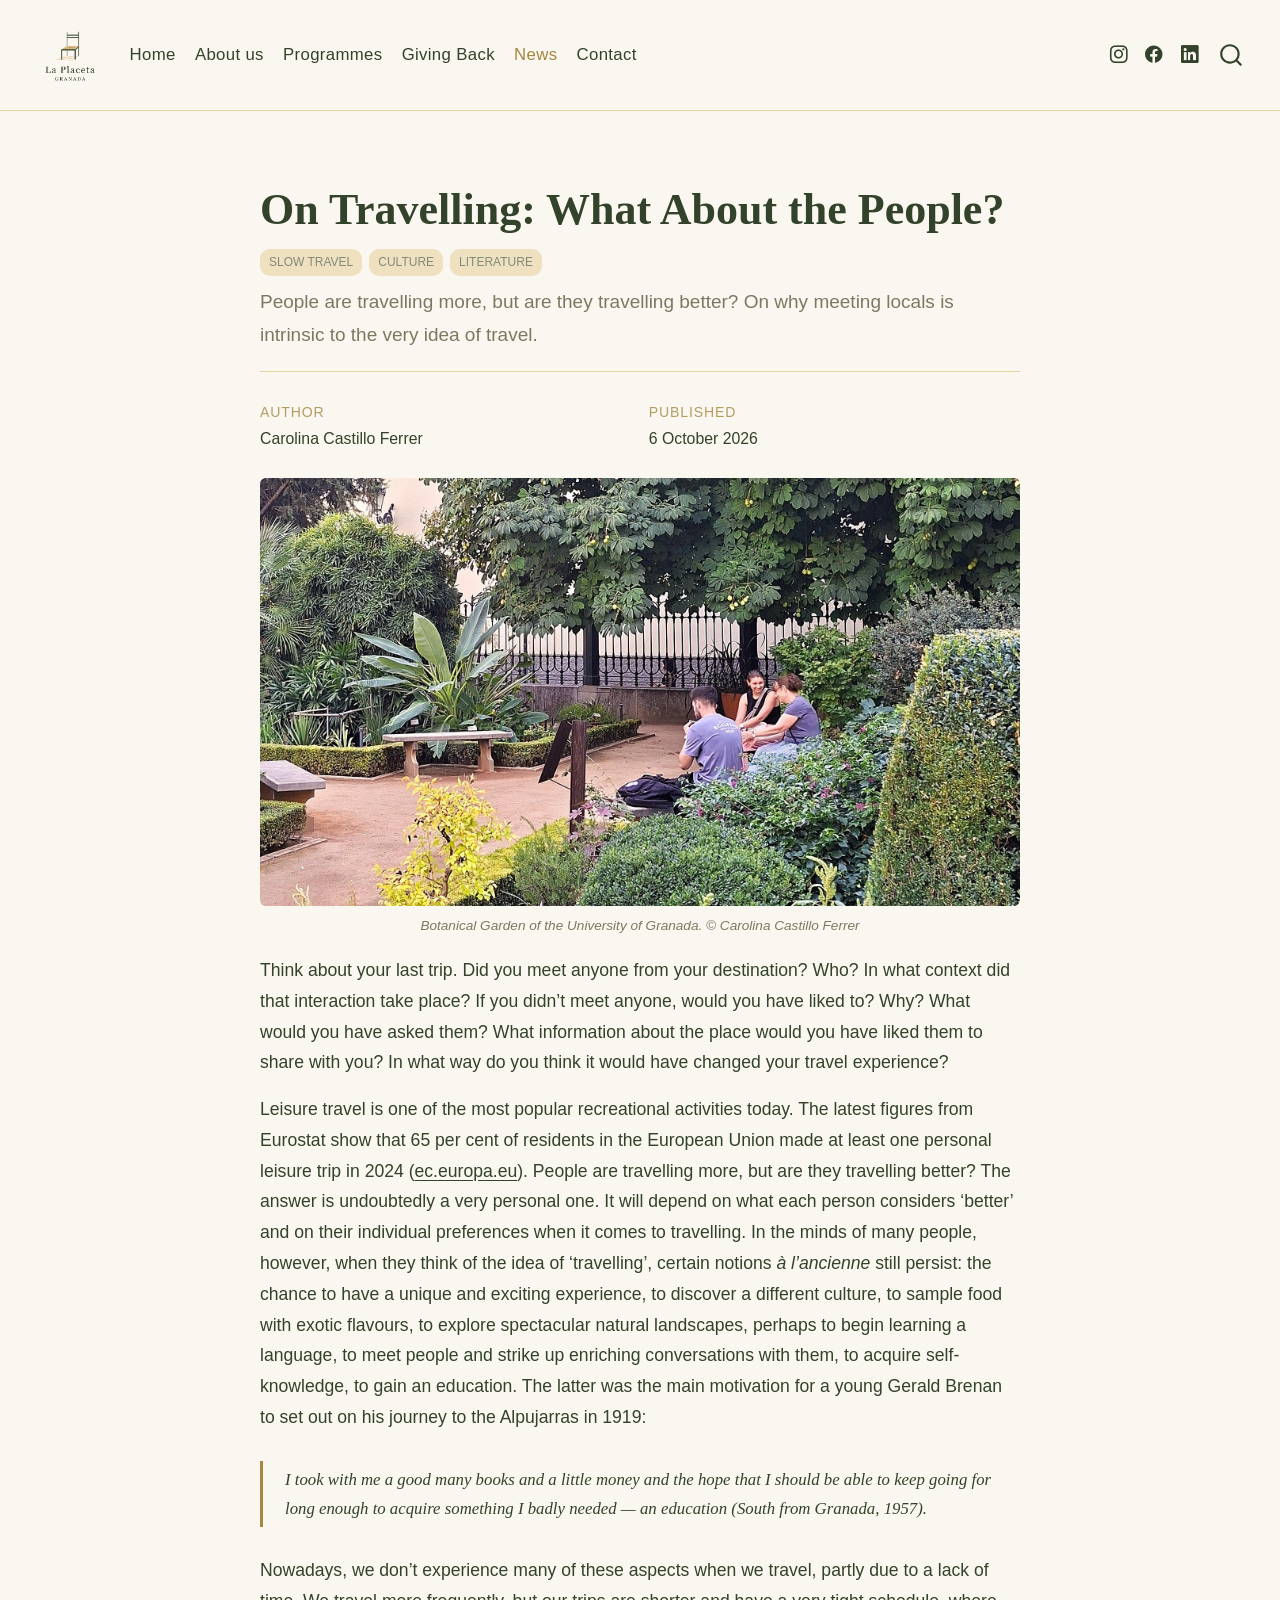
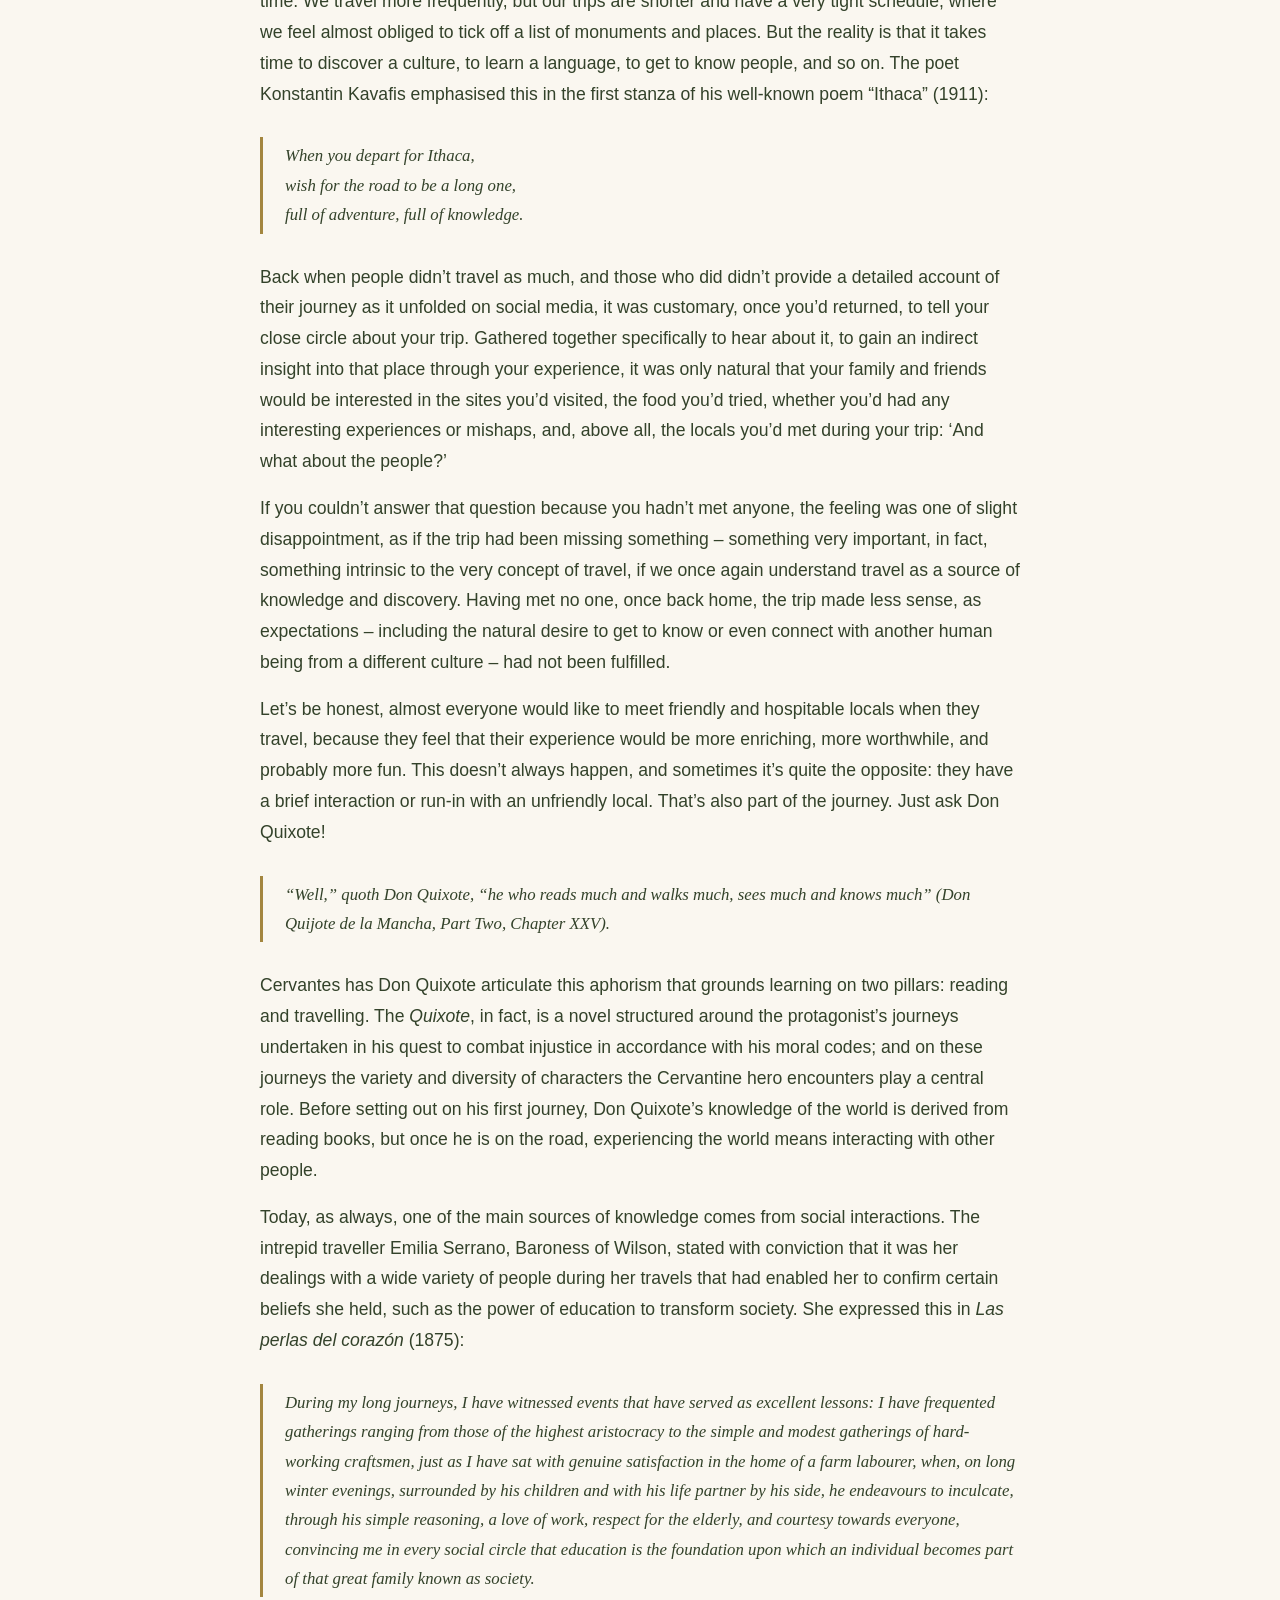
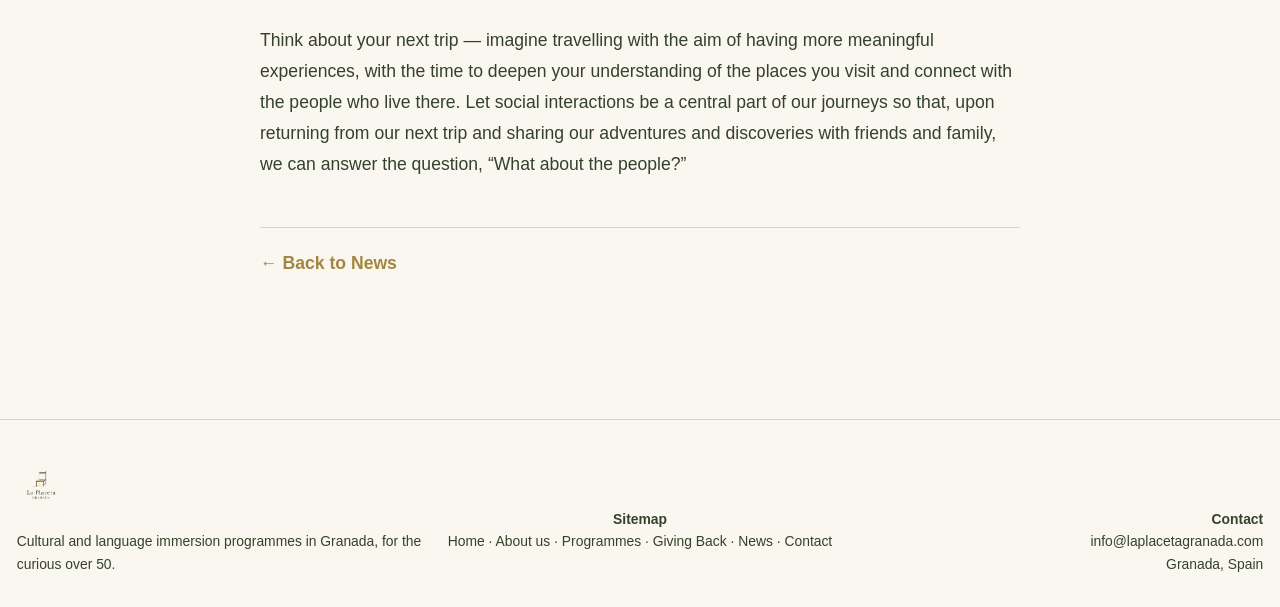
==== docs/posts/2026-10-06-what-about-the-people/index.html @ ce746a75 "blog added" ====
<!DOCTYPE html>
<html xmlns="http://www.w3.org/1999/xhtml" lang="en" xml:lang="en"><head>

<meta charset="utf-8">
<meta name="generator" content="quarto-1.10.18">

<meta name="viewport" content="width=device-width, initial-scale=1.0, user-scalable=yes">

<meta name="author" content="Carolina Castillo Ferrer">
<meta name="dcterms.date" content="2026-10-06">
<meta name="description" content="People are travelling more, but are they travelling better? On why meeting locals is intrinsic to the very idea of travel.">

<title>On Travelling: What About the People? – La Placeta Granada</title>
<style>
/* Default styles provided by pandoc.
** See https://pandoc.org/MANUAL.html#variables-for-html for config info.
*/
span.smallcaps{font-variant: small-caps;}
div.columns{display: flex; gap: 1.5em;}
div.column{flex: auto;}
@media screen {
div.columns{gap: min(4vw, 1.5em);}
div.column{overflow-x: auto;}
}
div.hanging-indent{margin-left: 1.5em; text-indent: -1.5em;}
ul.task-list{list-style: none;}
ul.task-list li input[type="checkbox"] {
  width: 0.8em;
  margin: 0 0.8em 0.2em -1em; /* quarto-specific, see https://github.com/quarto-dev/quarto-cli/issues/4556 */ 
  vertical-align: middle;
}
</style>


<script src="../../site_libs/quarto-nav/quarto-nav.js"></script>
<script src="../../site_libs/clipboard/clipboard.min.js"></script>
<script src="../../site_libs/quarto-search/autocomplete.umd.js"></script>
<script src="../../site_libs/quarto-search/fuse.min.js"></script>
<script src="../../site_libs/quarto-search/quarto-search.js"></script>
<meta name="quarto:offset" content="../../">
<script src="../../site_libs/quarto-html/quarto.js" type="module"></script>
<script src="../../site_libs/quarto-html/tabsets/tabsets.js" type="module"></script>
<script src="../../site_libs/quarto-html/popper.min.js"></script>
<script src="../../site_libs/quarto-html/tippy.umd.min.js"></script>
<script src="../../site_libs/quarto-html/anchor.min.js"></script>
<link href="../../site_libs/quarto-html/tippy.css" rel="stylesheet">
<link href="../../site_libs/quarto-html/quarto-syntax-highlighting-64a204ab8560d761af7679ceaba22944.css" rel="stylesheet" id="quarto-text-highlighting-styles">
<script src="../../site_libs/bootstrap/bootstrap.min.js"></script>
<link href="../../site_libs/bootstrap/bootstrap-icons.css" rel="stylesheet">
<link href="../../site_libs/bootstrap/bootstrap-3b8a17e0075c7671458ac0bf03225e95.min.css" rel="stylesheet" append-hash="true" id="quarto-bootstrap" data-mode="light">
<script id="quarto-search-options" type="application/json">{
  "location": "navbar",
  "copy-button": false,
  "collapse-after": 3,
  "panel-placement": "end",
  "type": "overlay",
  "limit": 50,
  "keyboard-shortcut": [
    "f",
    "/",
    "s"
  ],
  "show-item-context": false,
  "language": {
    "search-no-results-text": "No results",
    "search-matching-documents-text": "matching documents",
    "search-copy-link-title": "Copy link to search",
    "search-hide-matches-text": "Hide additional matches",
    "search-more-match-text": "more match in this document",
    "search-more-matches-text": "more matches in this document",
    "search-clear-button-title": "Clear",
    "search-text-placeholder": "",
    "search-detached-cancel-button-title": "Cancel",
    "search-submit-button-title": "Submit",
    "search-label": "Search"
  }
}</script>


<link rel="stylesheet" href="../../theme/custom.css">
<link rel="stylesheet" href="../../theme/news.css">
</head>

<body class="nav-fixed blog-post fullcontent quarto-light">

<div id="quarto-search-results"></div>
  <header id="quarto-header" class="headroom fixed-top">
    <nav class="navbar navbar-expand-lg " data-bs-theme="dark">
      <div class="navbar-container container-fluid">
      <div class="navbar-brand-container mx-auto">
    <a href="../../index.html" class="navbar-brand navbar-brand-logo">
    <img src="../../images/brand/logo.png" alt="La Placeta Granada" class="navbar-logo light-content">
    <img src="../../images/brand/logo.png" alt="La Placeta Granada" class="navbar-logo dark-content">
    </a>
  </div>
            <div id="quarto-search" class="" title="Search"></div>
          <button class="navbar-toggler" type="button" data-bs-toggle="collapse" data-bs-target="#navbarCollapse" aria-controls="navbarCollapse" role="menu" aria-expanded="false" aria-label="Toggle navigation" onclick="if (window.quartoToggleHeadroom) { window.quartoToggleHeadroom(); }">
  <span class="navbar-toggler-icon"></span>
</button>
          <div class="collapse navbar-collapse" id="navbarCollapse">
            <ul class="navbar-nav navbar-nav-scroll me-auto">
  <li class="nav-item">
    <a class="nav-link" href="../../index.html"> 
<span class="menu-text">Home</span></a>
  </li>  
  <li class="nav-item">
    <a class="nav-link" href="../../about-us.html"> 
<span class="menu-text">About us</span></a>
  </li>  
  <li class="nav-item">
    <a class="nav-link" href="../../programmes.html"> 
<span class="menu-text">Programmes</span></a>
  </li>  
  <li class="nav-item">
    <a class="nav-link" href="../../giving-back.html"> 
<span class="menu-text">Giving Back</span></a>
  </li>  
  <li class="nav-item">
    <a class="nav-link" href="../../news.html"> 
<span class="menu-text">News</span></a>
  </li>  
  <li class="nav-item">
    <a class="nav-link" href="../../contact.html"> 
<span class="menu-text">Contact</span></a>
  </li>  
</ul>
            <ul class="navbar-nav navbar-nav-scroll ms-auto">
  <li class="nav-item compact">
    <a class="nav-link" href="https://instagram.com/laplacetagranada"> <i class="bi bi-instagram" role="img" aria-label="Instagram">
</i> 
<span class="menu-text"></span></a>
  </li>  
  <li class="nav-item compact">
    <a class="nav-link" href="https://www.facebook.com/share/19Ra23UsVJ/"> <i class="bi bi-facebook" role="img" aria-label="Facebook">
</i> 
<span class="menu-text"></span></a>
  </li>  
  <li class="nav-item compact">
    <a class="nav-link" href="https://www.linkedin.com/company/la-placeta-granada/"> <i class="bi bi-linkedin" role="img" aria-label="LinkedIn">
</i> 
<span class="menu-text"></span></a>
  </li>  
</ul>
          </div> <!-- /navcollapse -->
            <div class="quarto-navbar-tools">
</div>
      </div> <!-- /container-fluid -->
    </nav>
</header>
<!-- content -->
<div id="quarto-content" class="quarto-container page-columns page-rows-contents page-layout-article page-navbar">
<!-- sidebar -->
<!-- margin-sidebar -->
    
<!-- main -->
<main class="content" id="quarto-document-content">

<header id="title-block-header" class="quarto-title-block default">
<div class="quarto-title">
<h1 class="title">On Travelling: What About the People?</h1>
  <div class="quarto-categories">
    <div class="quarto-category">Slow travel</div>
    <div class="quarto-category">Culture</div>
    <div class="quarto-category">Literature</div>
  </div>
  </div>

<div>
  <div class="description">
    People are travelling more, but are they travelling better? On why meeting locals is intrinsic to the very idea of travel.
  </div>
</div>


<div class="quarto-title-meta">

    <div>
    <div class="quarto-title-meta-heading">Author</div>
    <div class="quarto-title-meta-contents">
             <p>Carolina Castillo Ferrer </p>
          </div>
  </div>
    
    <div>
    <div class="quarto-title-meta-heading">Published</div>
    <div class="quarto-title-meta-contents">
      <p class="date">6 October 2026</p>
    </div>
  </div>
  
    
  </div>
  


</header>


<div class="quarto-figure quarto-figure-center">
<figure class="figure">
<p><img src="cover.jpg" class="post-cover img-fluid figure-img"></p>
<figcaption>Botanical Garden of the University of Granada. © Carolina Castillo Ferrer</figcaption>
</figure>
</div>
<p>Think about your last trip. Did you meet anyone from your destination? Who? In what context did that interaction take place? If you didn’t meet anyone, would you have liked to? Why? What would you have asked them? What information about the place would you have liked them to share with you? In what way do you think it would have changed your travel experience?</p>
<p>Leisure travel is one of the most popular recreational activities today. The latest figures from Eurostat show that 65 per cent of residents in the European Union made at least one personal leisure trip in 2024 (<a href="https://ec.europa.eu">ec.europa.eu</a>). People are travelling more, but are they travelling better? The answer is undoubtedly a very personal one. It will depend on what each person considers ‘better’ and on their individual preferences when it comes to travelling. In the minds of many people, however, when they think of the idea of ‘travelling’, certain notions <em>à l’ancienne</em> still persist: the chance to have a unique and exciting experience, to discover a different culture, to sample food with exotic flavours, to explore spectacular natural landscapes, perhaps to begin learning a language, to meet people and strike up enriching conversations with them, to acquire self-knowledge, to gain an education. The latter was the main motivation for a young Gerald Brenan to set out on his journey to the Alpujarras in 1919:</p>
<blockquote class="blockquote">
<p>I took with me a good many books and a little money and the hope that I should be able to keep going for long enough to acquire something I badly needed — an education (<em>South from Granada</em>, 1957).</p>
</blockquote>
<p>Nowadays, we don’t experience many of these aspects when we travel, partly due to a lack of time. We travel more frequently, but our trips are shorter and have a very tight schedule, where we feel almost obliged to tick off a list of monuments and places. But the reality is that it takes time to discover a culture, to learn a language, to get to know people, and so on. The poet Konstantin Kavafis emphasised this in the first stanza of his well-known poem “Ithaca” (1911):</p>
<blockquote class="blockquote">
<p>When you depart for Ithaca,<br>
wish for the road to be a long one,<br>
full of adventure, full of knowledge.</p>
</blockquote>
<p>Back when people didn’t travel as much, and those who did didn’t provide a detailed account of their journey as it unfolded on social media, it was customary, once you’d returned, to tell your close circle about your trip. Gathered together specifically to hear about it, to gain an indirect insight into that place through your experience, it was only natural that your family and friends would be interested in the sites you’d visited, the food you’d tried, whether you’d had any interesting experiences or mishaps, and, above all, the locals you’d met during your trip: ‘And what about the people?’</p>
<p>If you couldn’t answer that question because you hadn’t met anyone, the feeling was one of slight disappointment, as if the trip had been missing something – something very important, in fact, something intrinsic to the very concept of travel, if we once again understand travel as a source of knowledge and discovery. Having met no one, once back home, the trip made less sense, as expectations – including the natural desire to get to know or even connect with another human being from a different culture – had not been fulfilled.</p>
<p>Let’s be honest, almost everyone would like to meet friendly and hospitable locals when they travel, because they feel that their experience would be more enriching, more worthwhile, and probably more fun. This doesn’t always happen, and sometimes it’s quite the opposite: they have a brief interaction or run-in with an unfriendly local. That’s also part of the journey. Just ask Don Quixote!</p>
<blockquote class="blockquote">
<p>“Well,” quoth Don Quixote, “he who reads much and walks much, sees much and knows much” (<em>Don Quijote de la Mancha</em>, Part Two, Chapter XXV).</p>
</blockquote>
<p>Cervantes has Don Quixote articulate this aphorism that grounds learning on two pillars: reading and travelling. The <em>Quixote</em>, in fact, is a novel structured around the protagonist’s journeys undertaken in his quest to combat injustice in accordance with his moral codes; and on these journeys the variety and diversity of characters the Cervantine hero encounters play a central role. Before setting out on his first journey, Don Quixote’s knowledge of the world is derived from reading books, but once he is on the road, experiencing the world means interacting with other people.</p>
<p>Today, as always, one of the main sources of knowledge comes from social interactions. The intrepid traveller Emilia Serrano, Baroness of Wilson, stated with conviction that it was her dealings with a wide variety of people during her travels that had enabled her to confirm certain beliefs she held, such as the power of education to transform society. She expressed this in <em>Las perlas del corazón</em> (1875):</p>
<blockquote class="blockquote">
<p>During my long journeys, I have witnessed events that have served as excellent lessons: I have frequented gatherings ranging from those of the highest aristocracy to the simple and modest gatherings of hard-working craftsmen, just as I have sat with genuine satisfaction in the home of a farm labourer, when, on long winter evenings, surrounded by his children and with his life partner by his side, he endeavours to inculcate, through his simple reasoning, a love of work, respect for the elderly, and courtesy towards everyone, convincing me in every social circle that education is the foundation upon which an individual becomes part of that great family known as society.</p>
</blockquote>
<p>Think about your next trip — imagine travelling with the aim of having more meaningful experiences, with the time to deepen your understanding of the places you visit and connect with the people who live there. Let social interactions be a central part of our journeys so that, upon returning from our next trip and sharing our adventures and discoveries with friends and family, we can answer the question, “What about the people?”</p>
<div class="post-back">
<p><a href="../../news.html">← Back to News</a></p>
</div>



</main> <!-- /main -->
<script id="quarto-html-after-body" type="application/javascript">
  window.document.addEventListener("DOMContentLoaded", function (event) {
    const icon = "";
    const anchorJS = new window.AnchorJS();
    anchorJS.options = {
      placement: 'right',
      icon: icon
    };
    anchorJS.add('.anchored');
    const isCodeAnnotation = (el) => {
      for (const clz of el.classList) {
        if (clz.startsWith('code-annotation-')) {                     
          return true;
        }
      }
      return false;
    }
    const onCopySuccess = function(e) {
      // button target
      const button = e.trigger;
      // don't keep focus
      button.blur();
      // flash "checked"
      button.classList.add('code-copy-button-checked');
      var currentTitle = button.getAttribute("title");
      button.setAttribute("title", "Copied!");
      let tooltip;
      if (window.bootstrap) {
        button.setAttribute("data-bs-toggle", "tooltip");
        button.setAttribute("data-bs-placement", "left");
        button.setAttribute("data-bs-title", "Copied!");
        tooltip = new bootstrap.Tooltip(button, 
          { trigger: "manual", 
            customClass: "code-copy-button-tooltip",
            offset: [0, -8]});
        tooltip.show();    
      }
      setTimeout(function() {
        if (tooltip) {
          tooltip.hide();
          button.removeAttribute("data-bs-title");
          button.removeAttribute("data-bs-toggle");
          button.removeAttribute("data-bs-placement");
        }
        button.setAttribute("title", currentTitle);
        button.classList.remove('code-copy-button-checked');
      }, 1000);
      // clear code selection
      e.clearSelection();
    }
    const getTextToCopy = function(trigger) {
      const outerScaffold = trigger.parentElement.cloneNode(true);
      const codeEl = outerScaffold.querySelector('code');
      for (const childEl of codeEl.children) {
        if (isCodeAnnotation(childEl)) {
          childEl.remove();
        }
      }
      return codeEl.innerText;
    }
    const clipboard = new window.ClipboardJS('.code-copy-button:not([data-in-quarto-modal])', {
      text: getTextToCopy
    });
    clipboard.on('success', onCopySuccess);
    if (window.document.getElementById('quarto-embedded-source-code-modal')) {
      const clipboardModal = new window.ClipboardJS('.code-copy-button[data-in-quarto-modal]', {
        text: getTextToCopy,
        container: window.document.getElementById('quarto-embedded-source-code-modal')
      });
      clipboardModal.on('success', onCopySuccess);
    }
      var localhostRegex = new RegExp(/^(?:http|https):\/\/localhost\:?[0-9]*\//);
      var mailtoRegex = new RegExp(/^mailto:/);
        var filterRegex = new RegExp("https:\/\/laplacetagranada\.com");
      var isInternal = (href) => {
          return filterRegex.test(href) || localhostRegex.test(href) || mailtoRegex.test(href);
      }
      // Inspect non-navigation links and adorn them if external
     var links = window.document.querySelectorAll('a[href]:not(.nav-link):not(.navbar-brand):not(.toc-action):not(.sidebar-link):not(.sidebar-item-toggle):not(.pagination-link):not(.no-external):not([aria-hidden]):not(.dropdown-item):not(.quarto-navigation-tool):not(.about-link)');
      for (var i=0; i<links.length; i++) {
        const link = links[i];
        if (!isInternal(link.href)) {
          // undo the damage that might have been done by quarto-nav.js in the case of
          // links that we want to consider external
          if (link.dataset.originalHref !== undefined) {
            link.href = link.dataset.originalHref;
          }
        }
      }
    function tippyHover(el, contentFn, onTriggerFn, onUntriggerFn) {
      const config = {
        allowHTML: true,
        maxWidth: 500,
        delay: 100,
        arrow: false,
        appendTo: function(el) {
            return el.parentElement;
        },
        interactive: true,
        interactiveBorder: 10,
        theme: 'quarto',
        placement: 'bottom-start',
      };
      if (contentFn) {
        config.content = contentFn;
      }
      if (onTriggerFn) {
        config.onTrigger = onTriggerFn;
      }
      if (onUntriggerFn) {
        config.onUntrigger = onUntriggerFn;
      }
      window.tippy(el, config); 
    }
    const noterefs = window.document.querySelectorAll('a[role="doc-noteref"]');
    for (var i=0; i<noterefs.length; i++) {
      const ref = noterefs[i];
      tippyHover(ref, function() {
        // use id or data attribute instead here
        let href = ref.getAttribute('data-footnote-href') || ref.getAttribute('href');
        try { href = new URL(href).hash; } catch {}
        const id = href.replace(/^#\/?/, "");
        const note = window.document.getElementById(id);
        if (note) {
          return note.innerHTML;
        } else {
          return "";
        }
      });
    }
    const xrefs = window.document.querySelectorAll('a.quarto-xref');
    const processXRef = (id, note) => {
      // Strip column container classes
      const stripColumnClz = (el) => {
        el.classList.remove("page-full", "page-columns");
        if (el.children) {
          for (const child of el.children) {
            stripColumnClz(child);
          }
        }
      }
      stripColumnClz(note)
      if (id === null || id.startsWith('sec-')) {
        // Special case sections, only their first couple elements
        const container = document.createElement("div");
        if (note.children && note.children.length > 2) {
          container.appendChild(note.children[0].cloneNode(true));
          for (let i = 1; i < note.children.length; i++) {
            const child = note.children[i];
            if (child.tagName === "P" && child.innerText === "") {
              continue;
            } else {
              container.appendChild(child.cloneNode(true));
              break;
            }
          }
          if (window.Quarto?.typesetMath) {
            window.Quarto.typesetMath(container);
          }
          return container.innerHTML
        } else {
          if (window.Quarto?.typesetMath) {
            window.Quarto.typesetMath(note);
          }
          return note.innerHTML;
        }
      } else {
        // Remove any anchor links if they are present
        const anchorLink = note.querySelector('a.anchorjs-link');
        if (anchorLink) {
          anchorLink.remove();
        }
        if (window.Quarto?.typesetMath) {
          window.Quarto.typesetMath(note);
        }
        if (note.classList.contains("callout")) {
          return note.outerHTML;
        } else {
          return note.innerHTML;
        }
      }
    }
    for (var i=0; i<xrefs.length; i++) {
      const xref = xrefs[i];
      tippyHover(xref, undefined, function(instance) {
        instance.disable();
        let url = xref.getAttribute('href');
        let hash = undefined; 
        if (url.startsWith('#')) {
          hash = url;
        } else {
          try { hash = new URL(url).hash; } catch {}
        }
        if (hash) {
          const id = hash.replace(/^#\/?/, "");
          const note = window.document.getElementById(id);
          if (note !== null) {
            try {
              const html = processXRef(id, note.cloneNode(true));
              instance.setContent(html);
            } finally {
              instance.enable();
              instance.show();
            }
          } else {
            // See if we can fetch this
            fetch(url.split('#')[0])
            .then(res => res.text())
            .then(html => {
              const parser = new DOMParser();
              const htmlDoc = parser.parseFromString(html, "text/html");
              const note = htmlDoc.getElementById(id);
              if (note !== null) {
                const html = processXRef(id, note);
                instance.setContent(html);
              } 
            }).finally(() => {
              instance.enable();
              instance.show();
            });
          }
        } else {
          // See if we can fetch a full url (with no hash to target)
          // This is a special case and we should probably do some content thinning / targeting
          fetch(url)
          .then(res => res.text())
          .then(html => {
            const parser = new DOMParser();
            const htmlDoc = parser.parseFromString(html, "text/html");
            const note = htmlDoc.querySelector('main.content');
            if (note !== null) {
              // This should only happen for chapter cross references
              // (since there is no id in the URL)
              // remove the first header
              if (note.children.length > 0 && note.children[0].tagName === "HEADER") {
                note.children[0].remove();
              }
              const html = processXRef(null, note);
              instance.setContent(html);
            } 
          }).finally(() => {
            instance.enable();
            instance.show();
          });
        }
      }, function(instance) {
      });
    }
        let selectedAnnoteEl;
        const selectorForAnnotation = ( cell, annotation) => {
          let cellAttr = 'data-code-cell="' + cell + '"';
          let lineAttr = 'data-code-annotation="' +  annotation + '"';
          const selector = 'span[' + cellAttr + '][' + lineAttr + ']';
          return selector;
        }
        const selectCodeLines = (annoteEl) => {
          const doc = window.document;
          const targetCell = annoteEl.getAttribute("data-target-cell");
          const targetAnnotation = annoteEl.getAttribute("data-target-annotation");
          const annoteSpan = window.document.querySelector(selectorForAnnotation(targetCell, targetAnnotation));
          const lines = annoteSpan.getAttribute("data-code-lines").split(",");
          const lineIds = lines.map((line) => {
            return targetCell + "-" + line;
          })
          let top = null;
          let height = null;
          let parent = null;
          if (lineIds.length > 0) {
              //compute the position of the single el (top and bottom and make a div)
              const el = window.document.getElementById(lineIds[0]);
              top = el.offsetTop;
              height = el.offsetHeight;
              parent = el.parentElement.parentElement;
            if (lineIds.length > 1) {
              const lastEl = window.document.getElementById(lineIds[lineIds.length - 1]);
              const bottom = lastEl.offsetTop + lastEl.offsetHeight;
              height = bottom - top;
            }
            if (top !== null && height !== null && parent !== null) {
              // cook up a div (if necessary) and position it 
              let div = window.document.getElementById("code-annotation-line-highlight");
              if (div === null) {
                div = window.document.createElement("div");
                div.setAttribute("id", "code-annotation-line-highlight");
                div.style.position = 'absolute';
                parent.appendChild(div);
              }
              div.style.top = top - 2 + "px";
              div.style.height = height + 4 + "px";
              div.style.left = 0;
              let gutterDiv = window.document.getElementById("code-annotation-line-highlight-gutter");
              if (gutterDiv === null) {
                gutterDiv = window.document.createElement("div");
                gutterDiv.setAttribute("id", "code-annotation-line-highlight-gutter");
                gutterDiv.style.position = 'absolute';
                const codeCell = window.document.getElementById(targetCell);
                const gutter = codeCell.querySelector('.code-annotation-gutter');
                gutter.appendChild(gutterDiv);
              }
              gutterDiv.style.top = top - 2 + "px";
              gutterDiv.style.height = height + 4 + "px";
            }
            selectedAnnoteEl = annoteEl;
          }
        };
        const unselectCodeLines = () => {
          const elementsIds = ["code-annotation-line-highlight", "code-annotation-line-highlight-gutter"];
          elementsIds.forEach((elId) => {
            const div = window.document.getElementById(elId);
            if (div) {
              div.remove();
            }
          });
          selectedAnnoteEl = undefined;
        };
          // Handle positioning of the toggle
      window.addEventListener(
        "resize",
        throttle(() => {
          elRect = undefined;
          if (selectedAnnoteEl) {
            selectCodeLines(selectedAnnoteEl);
          }
        }, 10)
      );
      function throttle(fn, ms) {
      let throttle = false;
      let timer;
        return (...args) => {
          if(!throttle) { // first call gets through
              fn.apply(this, args);
              throttle = true;
          } else { // all the others get throttled
              if(timer) clearTimeout(timer); // cancel #2
              timer = setTimeout(() => {
                fn.apply(this, args);
                timer = throttle = false;
              }, ms);
          }
        };
      }
        // Attach click handler to the DT
        const annoteDls = window.document.querySelectorAll('dt[data-target-cell]');
        for (const annoteDlNode of annoteDls) {
          annoteDlNode.addEventListener('click', (event) => {
            const clickedEl = event.target;
            if (clickedEl !== selectedAnnoteEl) {
              unselectCodeLines();
              const activeEl = window.document.querySelector('dt[data-target-cell].code-annotation-active');
              if (activeEl) {
                activeEl.classList.remove('code-annotation-active');
              }
              selectCodeLines(clickedEl);
              clickedEl.classList.add('code-annotation-active');
            } else {
              // Unselect the line
              unselectCodeLines();
              clickedEl.classList.remove('code-annotation-active');
            }
          });
        }
    const findCites = (el) => {
      const parentEl = el.parentElement;
      if (parentEl) {
        const cites = parentEl.dataset.cites;
        if (cites) {
          return {
            el,
            cites: cites.split(' ')
          };
        } else {
          return findCites(el.parentElement)
        }
      } else {
        return undefined;
      }
    };
    var bibliorefs = window.document.querySelectorAll('a[role="doc-biblioref"]');
    for (var i=0; i<bibliorefs.length; i++) {
      const ref = bibliorefs[i];
      const citeInfo = findCites(ref);
      if (citeInfo) {
        tippyHover(citeInfo.el, function() {
          var popup = window.document.createElement('div');
          citeInfo.cites.forEach(function(cite) {
            var citeDiv = window.document.createElement('div');
            citeDiv.classList.add('hanging-indent');
            citeDiv.classList.add('csl-entry');
            var biblioDiv = window.document.getElementById('ref-' + cite);
            if (biblioDiv) {
              citeDiv.innerHTML = biblioDiv.innerHTML;
            }
            popup.appendChild(citeDiv);
          });
          return popup.innerHTML;
        });
      }
    }
  });
  </script>
</div> <!-- /content -->
<footer class="footer">
  <div class="nav-footer">
    <div class="nav-footer-left">
<p><img src="../../images/brand/logo.png" height="48"><br>
Cultural and language immersion programmes in Granada, for the curious over 50.</p>
</div>   
    <div class="nav-footer-center">
<p><strong>Sitemap</strong><br>
<a href="../../index.html">Home</a> · <a href="../../about-us.html">About us</a> · <a href="../../programmes.html">Programmes</a> · <a href="../../giving-back.html">Giving Back</a> · <a href="../../news.html">News</a> · <a href="../../contact.html">Contact</a></p>
</div>
    <div class="nav-footer-right">
<p><strong>Contact</strong><br>
<a href="mailto:info@laplacetagranada.com">info@laplacetagranada.com</a><br>
Granada, Spain</p>
</div>
  </div>
</footer>




</body></html>
---- docs/site_libs/quarto-html/tippy.css ----
.tippy-box[data-animation=fade][data-state=hidden]{opacity:0}[data-tippy-root]{max-width:calc(100vw - 10px)}.tippy-box{position:relative;background-color:#333;color:#fff;border-radius:4px;font-size:14px;line-height:1.4;white-space:normal;outline:0;transition-property:transform,visibility,opacity}.tippy-box[data-placement^=top]>.tippy-arrow{bottom:0}.tippy-box[data-placement^=top]>.tippy-arrow:before{bottom:-7px;left:0;border-width:8px 8px 0;border-top-color:initial;transform-origin:center top}.tippy-box[data-placement^=bottom]>.tippy-arrow{top:0}.tippy-box[data-placement^=bottom]>.tippy-arrow:before{top:-7px;left:0;border-width:0 8px 8px;border-bottom-color:initial;transform-origin:center bottom}.tippy-box[data-placement^=left]>.tippy-arrow{right:0}.tippy-box[data-placement^=left]>.tippy-arrow:before{border-width:8px 0 8px 8px;border-left-color:initial;right:-7px;transform-origin:center left}.tippy-box[data-placement^=right]>.tippy-arrow{left:0}.tippy-box[data-placement^=right]>.tippy-arrow:before{left:-7px;border-width:8px 8px 8px 0;border-right-color:initial;transform-origin:center right}.tippy-box[data-inertia][data-state=visible]{transition-timing-function:cubic-bezier(.54,1.5,.38,1.11)}.tippy-arrow{width:16px;height:16px;color:#333}.tippy-arrow:before{content:"";position:absolute;border-color:transparent;border-style:solid}.tippy-content{position:relative;padding:5px 9px;z-index:1}
---- docs/site_libs/quarto-html/quarto-syntax-highlighting-64a204ab8560d761af7679ceaba22944.css ----
/* quarto syntax highlight colors */
:root {
  --quarto-hl-ot-color: #003B4F;
  --quarto-hl-at-color: #657422;
  --quarto-hl-ss-color: #20794D;
  --quarto-hl-an-color: #5E5E5E;
  --quarto-hl-fu-color: #4758AB;
  --quarto-hl-st-color: #20794D;
  --quarto-hl-cf-color: #003B4F;
  --quarto-hl-op-color: #5E5E5E;
  --quarto-hl-er-color: #AD0000;
  --quarto-hl-bn-color: #AD0000;
  --quarto-hl-al-color: #AD0000;
  --quarto-hl-va-color: #111111;
  --quarto-hl-bu-color: inherit;
  --quarto-hl-ex-color: inherit;
  --quarto-hl-pp-color: #AD0000;
  --quarto-hl-in-color: #5E5E5E;
  --quarto-hl-vs-color: #20794D;
  --quarto-hl-wa-color: #5E5E5E;
  --quarto-hl-do-color: #5E5E5E;
  --quarto-hl-im-color: #00769E;
  --quarto-hl-ch-color: #20794D;
  --quarto-hl-dt-color: #AD0000;
  --quarto-hl-fl-color: #AD0000;
  --quarto-hl-co-color: #5E5E5E;
  --quarto-hl-cv-color: #5E5E5E;
  --quarto-hl-cn-color: #8f5902;
  --quarto-hl-sc-color: #5E5E5E;
  --quarto-hl-dv-color: #AD0000;
  --quarto-hl-kw-color: #003B4F;
}

/* other quarto variables */
:root {
  --quarto-font-monospace: SFMono-Regular, Menlo, Monaco, Consolas, "Liberation Mono", "Courier New", monospace;
}

/* syntax highlight based on Pandoc's rules */
pre > code.sourceCode > span {
  color: #003B4F;
}

code.sourceCode > span {
  color: #003B4F;
}

div.sourceCode,
div.sourceCode pre.sourceCode {
  color: #003B4F;
}

/* Normal */
code span {
  color: #003B4F;
}

/* Alert */
code span.al {
  color: #AD0000;
  font-style: inherit;
}

/* Annotation */
code span.an {
  color: #5E5E5E;
  font-style: inherit;
}

/* Attribute */
code span.at {
  color: #657422;
  font-style: inherit;
}

/* BaseN */
code span.bn {
  color: #AD0000;
  font-style: inherit;
}

/* BuiltIn */
code span.bu {
  font-style: inherit;
}

/* ControlFlow */
code span.cf {
  color: #003B4F;
  font-weight: bold;
  font-style: inherit;
}

/* Char */
code span.ch {
  color: #20794D;
  font-style: inherit;
}

/* Constant */
code span.cn {
  color: #8f5902;
  font-style: inherit;
}

/* Comment */
code span.co {
  color: #5E5E5E;
  font-style: inherit;
}

/* CommentVar */
code span.cv {
  color: #5E5E5E;
  font-style: italic;
}

/* Documentation */
code span.do {
  color: #5E5E5E;
  font-style: italic;
}

/* DataType */
code span.dt {
  color: #AD0000;
  font-style: inherit;
}

/* DecVal */
code span.dv {
  color: #AD0000;
  font-style: inherit;
}

/* Error */
code span.er {
  color: #AD0000;
  font-style: inherit;
}

/* Extension */
code span.ex {
  font-style: inherit;
}

/* Float */
code span.fl {
  color: #AD0000;
  font-style: inherit;
}

/* Function */
code span.fu {
  color: #4758AB;
  font-style: inherit;
}

/* Import */
code span.im {
  color: #00769E;
  font-style: inherit;
}

/* Information */
code span.in {
  color: #5E5E5E;
  font-style: inherit;
}

/* Keyword */
code span.kw {
  color: #003B4F;
  font-weight: bold;
  font-style: inherit;
}

/* Operator */
code span.op {
  color: #5E5E5E;
  font-style: inherit;
}

/* Other */
code span.ot {
  color: #003B4F;
  font-style: inherit;
}

/* Preprocessor */
code span.pp {
  color: #AD0000;
  font-style: inherit;
}

/* SpecialChar */
code span.sc {
  color: #5E5E5E;
  font-style: inherit;
}

/* SpecialString */
code span.ss {
  color: #20794D;
  font-style: inherit;
}

/* String */
code span.st {
  color: #20794D;
  font-style: inherit;
}

/* Variable */
code span.va {
  color: #111111;
  font-style: inherit;
}

/* VerbatimString */
code span.vs {
  color: #20794D;
  font-style: inherit;
}

/* Warning */
code span.wa {
  color: #5E5E5E;
  font-style: italic;
}

.prevent-inlining {
  content: "</";
}

/*# sourceMappingURL=9d8d5bb603a83b8298b89080a598c93b.css.map */
---- docs/theme/custom.css ----
:root{
  --olive:#33422A;
  --ochre:#A3863F;
  --sand:#E8D3A0;
  --cream:#FAF7F0;
}

a{ color: inherit; }
img{ max-width:100%; display:block; }

/* Each page builds its own heading inside the design (hero, page-banner, etc.),
   so we hide Quarto's automatic title block to avoid a duplicate heading. */
#title-block-header{ display:none; }

/* Quarto adds a caption under every Markdown image automatically (using the alt
   text). Our design doesn't show visible captions, so we hide them everywhere
   (the alt text is still there for accessibility / screen readers). */
figure > figcaption{
  position:absolute; width:1px; height:1px; overflow:hidden; clip:rect(0,0,0,0);
}
figure{ position:relative; margin:0; }

/* ==== Eyebrow / section label ====
   Small uppercase ochre label used above headings across the site
   (hero quotes, programme cards, About us blocks, Contact page).
   One shared rule here controls size/colour/spacing everywhere;
   each location below only sets its own margin. */
.eyebrow, .section-heading{
  font-size:16px;text-transform:uppercase;letter-spacing:0.07em;color:var(--ochre);
}

/* ==== Buttons / notes / dividers ==== */
.btn{
  display:inline-block;background:var(--olive);color:var(--cream);
  padding:14px 34px;border-radius:2px;text-decoration:none;
  font-size:15px;letter-spacing:0.04em;border:none;cursor:pointer;transition:background 0.2s;
}
.btn:hover{background:var(--ochre);color:var(--cream);}
.btn.secondary{background:transparent;color:var(--olive);border:1px solid var(--olive);}
.btn.secondary:hover{background:var(--olive);color:var(--cream);}
hr.divider, .divider{border:none;border-top:1px solid var(--sand);max-width:1200px;margin:0 auto;}
.note{
  background:#fff3d6;border:1px dashed var(--ochre);color:#5c4a1f;
  font-size:12px;padding:6px 10px;display:inline-block;margin-top:10px;border-radius:3px;
}

/* ==== Home: Hero ==== */
.hero{
  display:grid;grid-template-columns:1.1fr 0.9fr;gap:60px;align-items:center;
  padding:80px 20px;background:linear-gradient(180deg, var(--cream) 0%, var(--sand) 160%);
  margin: 0 -2rem;
}
.hero-left{text-align:center;}
.hero-left-top{display:flex;align-items:center;justify-content:center;gap:24px;margin-bottom:22px;}
.hero-left img.iso{width:170px;opacity:0.95;}
.hero-left h1{font-size:42px;color:var(--olive);}
.hero-left .slogan{font-family:Georgia, serif;font-style:italic;color:var(--ochre);font-size:24px;margin-bottom:0;}
.hero-right{
  font-family:Georgia, 'Times New Roman', serif;font-size:28px;line-height:1.5;color:var(--olive);
  border-left:3px solid var(--ochre);padding-left:28px;
}

/* ==== Home: Placeta quotes block ==== */
.quotes-block{padding:70px 0 20px;max-width:1300px;margin:0 auto;}
.quotes{margin-bottom:40px;}
.quotes p{display:flex;justify-content:space-between;flex-wrap:wrap;gap:16px;margin:0;}
.quotes span{font-size:19px;color:var(--olive);}
.placeta-explain{text-align:center;}
.placeta-explain h2{font-size:32px;margin-bottom:30px;color:var(--olive);}
.placeta-explain p{font-size:16px;color:#4a4a3a;margin-bottom:16px;text-align:left;}
.lead-quote{text-align:center;font-weight:700;font-size:19px;color:var(--olive);max-width:640px;margin:32px auto 0;}
.photo-strip{display:grid;grid-template-columns:repeat(3,1fr);gap:4px;margin-top:40px;}
.photo-strip img{aspect-ratio:4/5;object-fit:cover;width:100%;height:100%;}

/* ==== Home: Programme teaser ==== */
.programme-teaser{background:var(--olive);color:var(--cream);padding:70px 20px;text-align:center;margin:0 -2rem;}
.programme-teaser h2{color:var(--cream);font-size:28px;margin-bottom:16px;}
.programme-teaser p{max-width:560px;margin:0 auto 28px;color:var(--sand);font-size:16px;}
.programme-teaser .btn{background:var(--sand);color:var(--olive);}
.programme-teaser .btn:hover{background:var(--ochre);color:var(--cream);}

/* ==== Shared: Page banner ==== */
.page-banner{padding:60px 20px 40px;text-align:center;background:linear-gradient(180deg, var(--cream) 0%, var(--sand) 220%);margin:0 -2rem;}
.page-banner h1{font-size:44px;color:var(--olive);margin-bottom:14px;}
.page-banner p{max-width:640px;margin:0 auto;color:#4a4a3a;font-size:17px;}

/* ==== Programmes ==== */
.programmes-layout{display:grid;grid-template-columns:1fr 240px;gap:56px;max-width:1200px;margin:0 auto;padding:50px 0 80px;align-items:start;}
.side-nav{position:sticky;top:90px;border-left:2px solid var(--sand);padding-left:22px;}
.side-nav .side-nav-title{font-size:14px;text-transform:uppercase;letter-spacing:0.05em;color:#7a7a63;margin-bottom:14px;}
.side-nav a{display:block;color:var(--olive);text-decoration:none;font-size:15px;margin-bottom:14px;line-height:1.4;}
.side-nav a:hover{color:var(--ochre);}
.side-nav .tag{display:inline-block;font-size:11px;background:var(--sand);color:var(--olive);padding:2px 8px;border-radius:10px;margin-top:4px;}
.prog-card{background:#fff;border:1px solid var(--sand);border-radius:6px;overflow:hidden;margin-bottom:48px;}
.prog-card .photo{aspect-ratio:16/7;overflow:hidden;}
.prog-card .photo img{width:100%;height:100%;object-fit:cover;}
.prog-card .body{padding:32px 36px;}
.prog-card .eyebrow{margin-bottom:8px;}
.prog-card h2{font-size:28px;margin-bottom:10px;}
.prog-card .blurb{color:#4a4a3a;font-size:16px;margin-bottom:20px;max-width:640px;}
.prog-card .actions{display:flex;gap:14px;flex-wrap:wrap;align-items:center;}
.details-grid{display:grid;grid-template-columns:repeat(2,1fr);gap:20px 40px;margin-top:10px;}
.details-grid dt{font-family:Georgia,serif;font-size:15px;color:var(--ochre);margin-bottom:4px;}
.details-grid dd{margin:0 0 4px 0;font-size:15px;color:#4a4a3a;}
.pdf-note{margin-top:18px;font-size:13px;color:#7a7a63;}
.prog-card.coming-soon{opacity:0.9;}
.badge-soon{display:inline-block;background:var(--olive);color:var(--cream);font-size:12px;letter-spacing:0.04em;padding:4px 12px;border-radius:12px;margin-bottom:10px;}

/* Details shown/hidden with <details>/<summary> (no JS needed) */
details.prog-details summary.btn{list-style:none;}
details.prog-details summary.btn::-webkit-details-marker{display:none;}
details.prog-details[open] summary.btn{background:var(--ochre);}

/* ==== About us / Giving Back: alternating blocks ==== */
.section-heading{max-width:1200px;margin:0 auto;padding-top:50px;}
.block{display:grid;grid-template-columns:1fr 1fr;gap:64px;align-items:center;max-width:1200px;margin:0 auto;padding:50px 0;}
.block.reverse .block-image{order:2;}
.block.reverse .block-text{order:1;}
/* About us gives the text column more room (60/40) than the default 50/50
   used elsewhere (e.g. Giving Back, left untouched). */
.block.wide-text{grid-template-columns:40% 60%;}
.block.wide-text.reverse{grid-template-columns:60% 40%;}
.block-image{border-radius:6px;overflow:hidden;aspect-ratio:4/3;}
.block-image img{width:100%;height:100%;object-fit:cover;}
/* About us uses taller photo slots (same 4:5 ratio as the Home photo strip)
   so its vertical/portrait photos fit without odd cropping. Giving Back
   keeps the wider 4:3 default above. */
.block-image.tall{aspect-ratio:4/5;max-width:70%;margin:0 auto;}
.block-text .eyebrow{margin-bottom:12px;}
.block-text h2{font-size:28px;margin-bottom:18px;}
.block-text p{font-size:16px;color:#4a4a3a;}
.cta-link{display:inline-flex;align-items:center;gap:8px;color:var(--olive);text-decoration:none;font-size:15px;border-bottom:1px solid var(--ochre);padding-bottom:2px;margin-top:10px;}
.cta-link:hover{color:var(--ochre);}

/* ==== About us: Principles ==== */
.principles{max-width:1200px;margin:0 auto;padding:10px 0 70px;display:grid;grid-template-columns:repeat(2,1fr);gap:36px;}
.principle-card{background:#fff;border:1px solid var(--sand);border-radius:6px;padding:30px 32px;}
.principle-card h3{font-size:20px;margin-bottom:10px;}
.principle-card p{font-size:15px;color:#4a4a3a;margin:0;}

/* ==== Giving Back: stat + orgs ==== */
.stat-inline{display:flex;align-items:center;gap:20px;margin-top:22px;padding-top:22px;border-top:1px solid var(--sand);flex-wrap:wrap;}
.stat-number{line-height:1;}
.stat-number p{font-family:Georgia, serif;font-size:56px;font-weight:bold;font-style:italic;color:var(--ochre);line-height:1;margin:0;}
.stat-text{font-size:15px;color:#4a4a3a;max-width:420px;}
.orgs-section{max-width:1200px;margin:0 auto;padding:60px 0;}
.orgs-section h2{font-size:28px;margin-bottom:8px;text-align:center;}
.orgs-section .sub{text-align:center;color:#4a4a3a;font-size:15px;max-width:560px;margin:0 auto 30px;}
.orgs-grid{display:grid;grid-template-columns:repeat(4,1fr);gap:20px;}
.org-placeholder{aspect-ratio:3/2;background:#fff;border:1px dashed var(--sand);border-radius:6px;display:flex;align-items:center;justify-content:center;color:#9a9a86;font-size:13px;text-align:center;padding:10px;}

/* ==== Closing CTA ==== */
.closing-cta{background:var(--olive);color:var(--cream);text-align:center;padding:70px 20px;margin:0 -2rem;}
.closing-cta h2{color:var(--cream);font-size:28px;margin-bottom:16px;}
.closing-cta p{max-width:520px;margin:0 auto 28px;color:var(--sand);font-size:16px;}
.closing-cta .btn{background:var(--sand);color:var(--olive);}
.closing-cta .btn:hover{background:var(--ochre);color:var(--cream);}

/* ==== Contact ==== */
.contact-hero{
  min-height:55vh;display:flex;flex-direction:column;align-items:center;justify-content:center;text-align:center;
  padding:70px 20px;background:linear-gradient(180deg, var(--cream) 0%, var(--sand) 220%);margin:0 -2rem;
}
.contact-hero img.iso{width:110px;opacity:0.9;margin-bottom:24px;}
.contact-hero .eyebrow{margin-bottom:18px;}
.contact-hero h1{font-size:34px;max-width:820px;margin:0 auto 30px;line-height:1.4;color:var(--olive);}
.email-link{
  font-family:Georgia, serif;font-size:32px;color:var(--olive);text-decoration:none;
  border-bottom:2px solid var(--ochre);padding-bottom:6px;
}
.email-link:hover{color:var(--ochre);}
.contact-location{margin-top:20px;font-size:15px;color:#4a4a3a;}
.social-row{display:flex;gap:22px;margin-top:32px;justify-content:center;}
.social-row a{
  width:42px;height:42px;border:1px solid var(--olive);border-radius:50%;
  display:flex;align-items:center;justify-content:center;color:var(--olive);
  text-decoration:none;transition:background 0.2s, color 0.2s;
}
.social-row a:hover{background:var(--olive);color:var(--cream);}

/* ==== Responsive ==== */
@media (max-width: 900px){
  .hero{grid-template-columns:1fr;gap:28px;text-align:center;}
  .hero-right{border-left:none;border-top:3px solid var(--ochre);padding-left:0;padding-top:18px;font-size:22px;}
  .hero-left h1{font-size:32px;}
  .page-banner h1{font-size:32px;}
  .programmes-layout{grid-template-columns:1fr;}
  .side-nav{position:static;border-left:none;border-top:2px solid var(--sand);padding-left:0;padding-top:16px;display:flex;gap:20px;flex-wrap:wrap;}
  .details-grid{grid-template-columns:1fr;}
  .block, .block.wide-text, .block.wide-text.reverse{grid-template-columns:1fr;gap:28px;}
  .block.reverse .block-image{order:1;}
  .block.reverse .block-text{order:2;}
  .block-image.tall{max-width:100%;}
  .principles{grid-template-columns:1fr;}
  .orgs-grid{grid-template-columns:repeat(2,1fr);}
  .contact-hero h1{font-size:24px;}
  .email-link{font-size:22px;word-break:break-word;}
}
---- docs/theme/news.css ----
/* =========================================================
   NEWS (blog)
   ========================================================= */

/* --- News listing page --- */
.news-header{max-width:1000px;margin:70px auto 10px;text-align:left;position:relative;left:-16px;}
.news-header h1{font-family:Georgia,serif;font-size:56px;color:var(--olive);margin:0 0 10px;font-weight:700;}
.news-header p{font-size:19px;color:#7a7a63;margin:0;}

.quarto-listing-default{max-width:1000px;margin:30px auto 80px;}
.quarto-post{border:1px solid var(--sand);border-radius:6px;background:#fff;padding:0 !important;overflow:hidden;margin-bottom:32px;gap:0;transition:box-shadow .2s;}
.quarto-post:hover{box-shadow:0 6px 20px rgba(51,66,42,.12);}
.quarto-post .thumbnail{flex:0 0 42%;max-width:42%;margin:0;}
.quarto-post .thumbnail img, .quarto-post .thumbnail-image{width:100%;height:100%;min-height:280px;object-fit:cover;border-radius:0;}
.quarto-post .metadata{padding:32px 16px 0 32px !important;}
.quarto-post .body{padding:32px 36px;}
.quarto-post .body h3.listing-title{font-family:Georgia,serif;color:var(--olive);font-size:1.6rem;}
.quarto-post .listing-date{color:var(--ochre);text-transform:uppercase;font-size:.85rem;letter-spacing:.04em;}
.quarto-post .listing-description{color:#4a4a3a;font-size:1.05rem;}
.quarto-post .listing-author{color:#7a7a63;font-size:.9rem;}

/* --- Single post (body class set in posts/_metadata.yml) --- */
.blog-post #title-block-header{display:block;max-width:760px;margin:60px auto 24px;}
.blog-post #title-block-header h1.title{font-family:Georgia,serif;font-size:44px;line-height:1.15;color:var(--olive);font-weight:700;}
.blog-post #title-block-header .description{font-size:19px;color:#7a7a63;margin-top:12px;}
.blog-post .quarto-title-meta{display:flex;gap:32px;border-top:1px solid var(--sand);padding-top:14px;margin-top:20px;}
.blog-post .quarto-title-meta-heading{text-transform:uppercase;font-size:.75rem;letter-spacing:.06em;color:var(--ochre);}
.blog-post .quarto-categories .quarto-category{background:var(--sand);color:var(--olive);border:none;border-radius:10px;font-size:.75rem;}
.blog-post main.content{max-width:760px;margin:0 auto;font-size:1.1rem;line-height:1.75;}
.blog-post .post-cover img, .blog-post img.post-cover{width:100%;border-radius:6px;}
/* show photo captions in posts (hidden elsewhere on the site) */
.blog-post figure > figcaption{position:static !important;width:auto !important;height:auto !important;overflow:visible !important;clip:auto !important;display:block !important;margin-top:8px;font-size:.85rem;color:#7a7a63;font-style:italic;text-align:center;}
.blog-post blockquote{border-left:3px solid var(--ochre);padding:4px 0 4px 22px;margin:28px 0;font-family:Georgia,serif;font-style:italic;color:var(--olive);font-size:1.05rem;}
.blog-post .post-back{margin:48px 0 80px;border-top:1px solid var(--sand);padding-top:20px;}
.blog-post .post-back a{color:var(--ochre);text-decoration:none;font-weight:600;}
.blog-post .navbar a.nav-link[href$="news.html"]{color:var(--ochre) !important;}
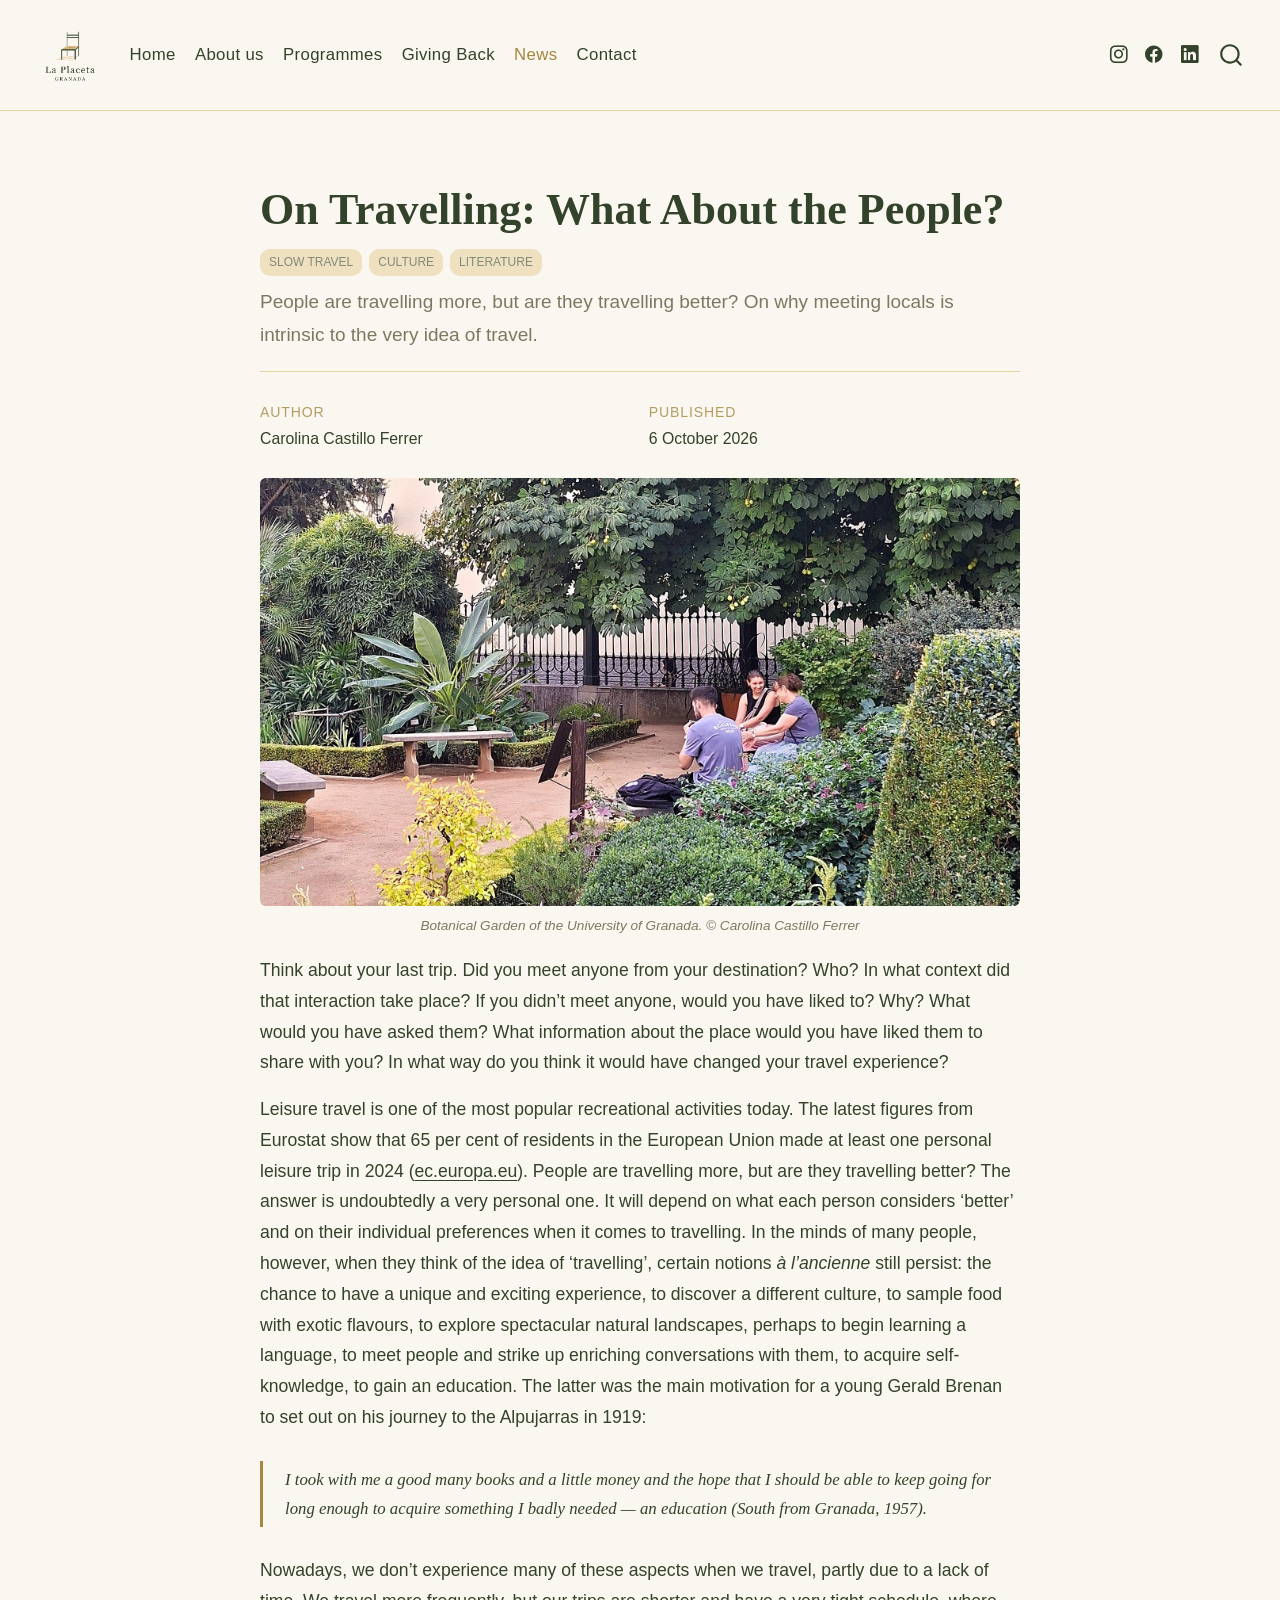
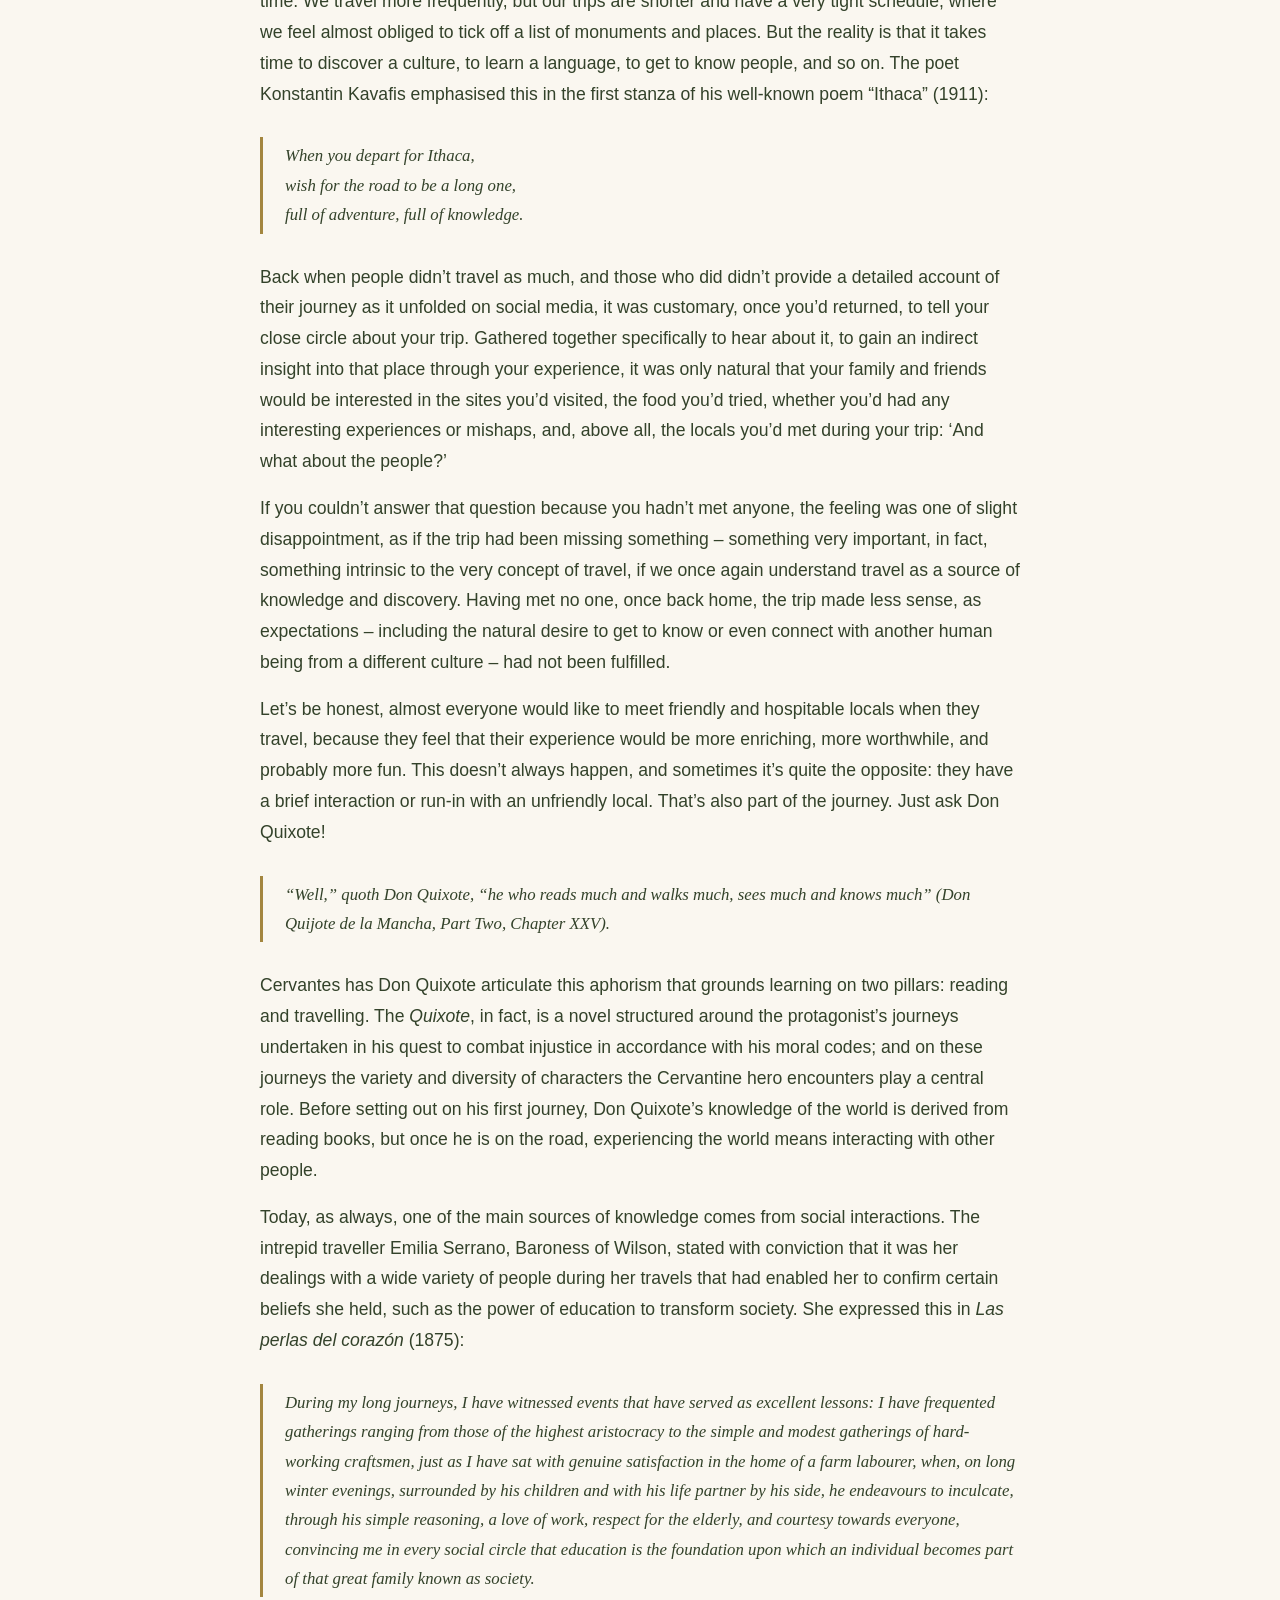
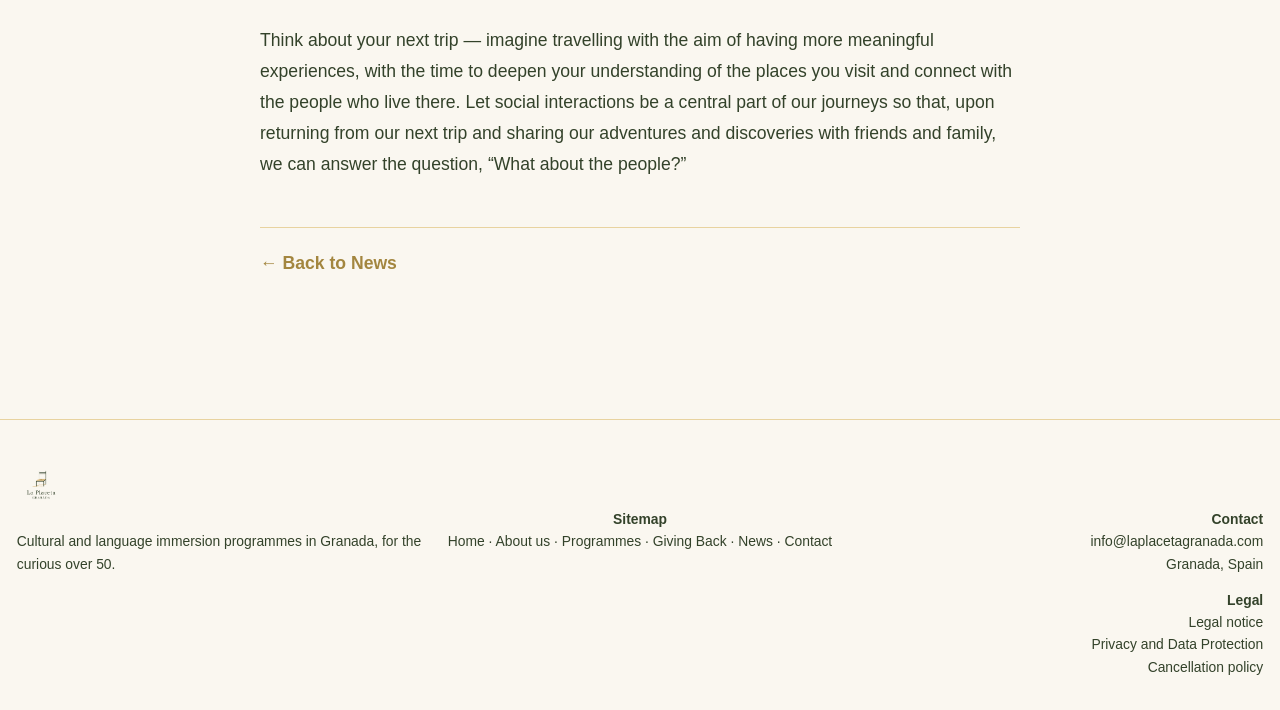
==== commit 95f47b1a: "añadido legal y cancellation y bla" ====
--- a/docs/posts/2026-10-06-what-about-the-people/index.html
+++ b/docs/posts/2026-10-06-what-about-the-people/index.html
@@ -79,6 +79,7 @@
 
 <link rel="stylesheet" href="../../theme/custom.css">
 <link rel="stylesheet" href="../../theme/news.css">
+<link rel="stylesheet" href="../../theme/legal.css">
 </head>
 
 <body class="nav-fixed blog-post fullcontent quarto-light">
@@ -647,6 +648,10 @@
 <p><strong>Contact</strong><br>
 <a href="mailto:info@laplacetagranada.com">info@laplacetagranada.com</a><br>
 Granada, Spain</p>
+<p><strong>Legal</strong><br>
+<a href="../../legal-notice.html">Legal notice</a><br>
+<a href="../../privacy.html">Privacy and Data Protection</a><br>
+<a href="../../cancellation-policy.html">Cancellation policy</a></p>
 </div>
   </div>
 </footer>
--- a/docs/theme/legal.css
+++ b/docs/theme/legal.css
@@ -0,0 +1,18 @@
+/* =========================================================
+   LEGAL PAGES (legal notice, privacy, cancellation policy)
+   ========================================================= */
+.legal-page main.content{max-width:820px;font-size:1.02rem;line-height:1.7;}
+.legal-page .news-header{left:0;max-width:none;margin:60px 0 30px;}
+.legal-page .news-header h1{font-size:46px;}
+.legal-page .news-header p{font-size:15px;}
+.legal-page main.content h2{font-family:Georgia,serif;font-size:1.35rem;color:var(--olive);margin-top:2.2rem;padding-top:1rem;border-top:1px solid var(--sand);}
+.legal-page #TOC{font-size:.9rem;}
+.legal-page #TOC .nav-link.active{color:var(--ochre);}
+.legal-page table{width:100%;background:#fff;border:1px solid var(--sand);}
+.legal-page th{background:var(--sand);color:var(--olive);}
+/* footer: Legal block */
+.nav-footer-right p{margin-bottom:.9rem;}
+.legal-page .controller-box{background:#fff;border:1px solid var(--sand);border-left:3px solid var(--ochre);border-radius:4px;padding:16px 20px;margin:0 0 10px;font-size:.95rem;}
+/* Programmes: small link to cancellation policy */
+.actions .policy-link{display:inline-block;margin-left:16px;font-size:.9rem;color:var(--olive);text-decoration:underline;text-underline-offset:3px;}
+.actions .policy-link:hover{color:var(--ochre);}
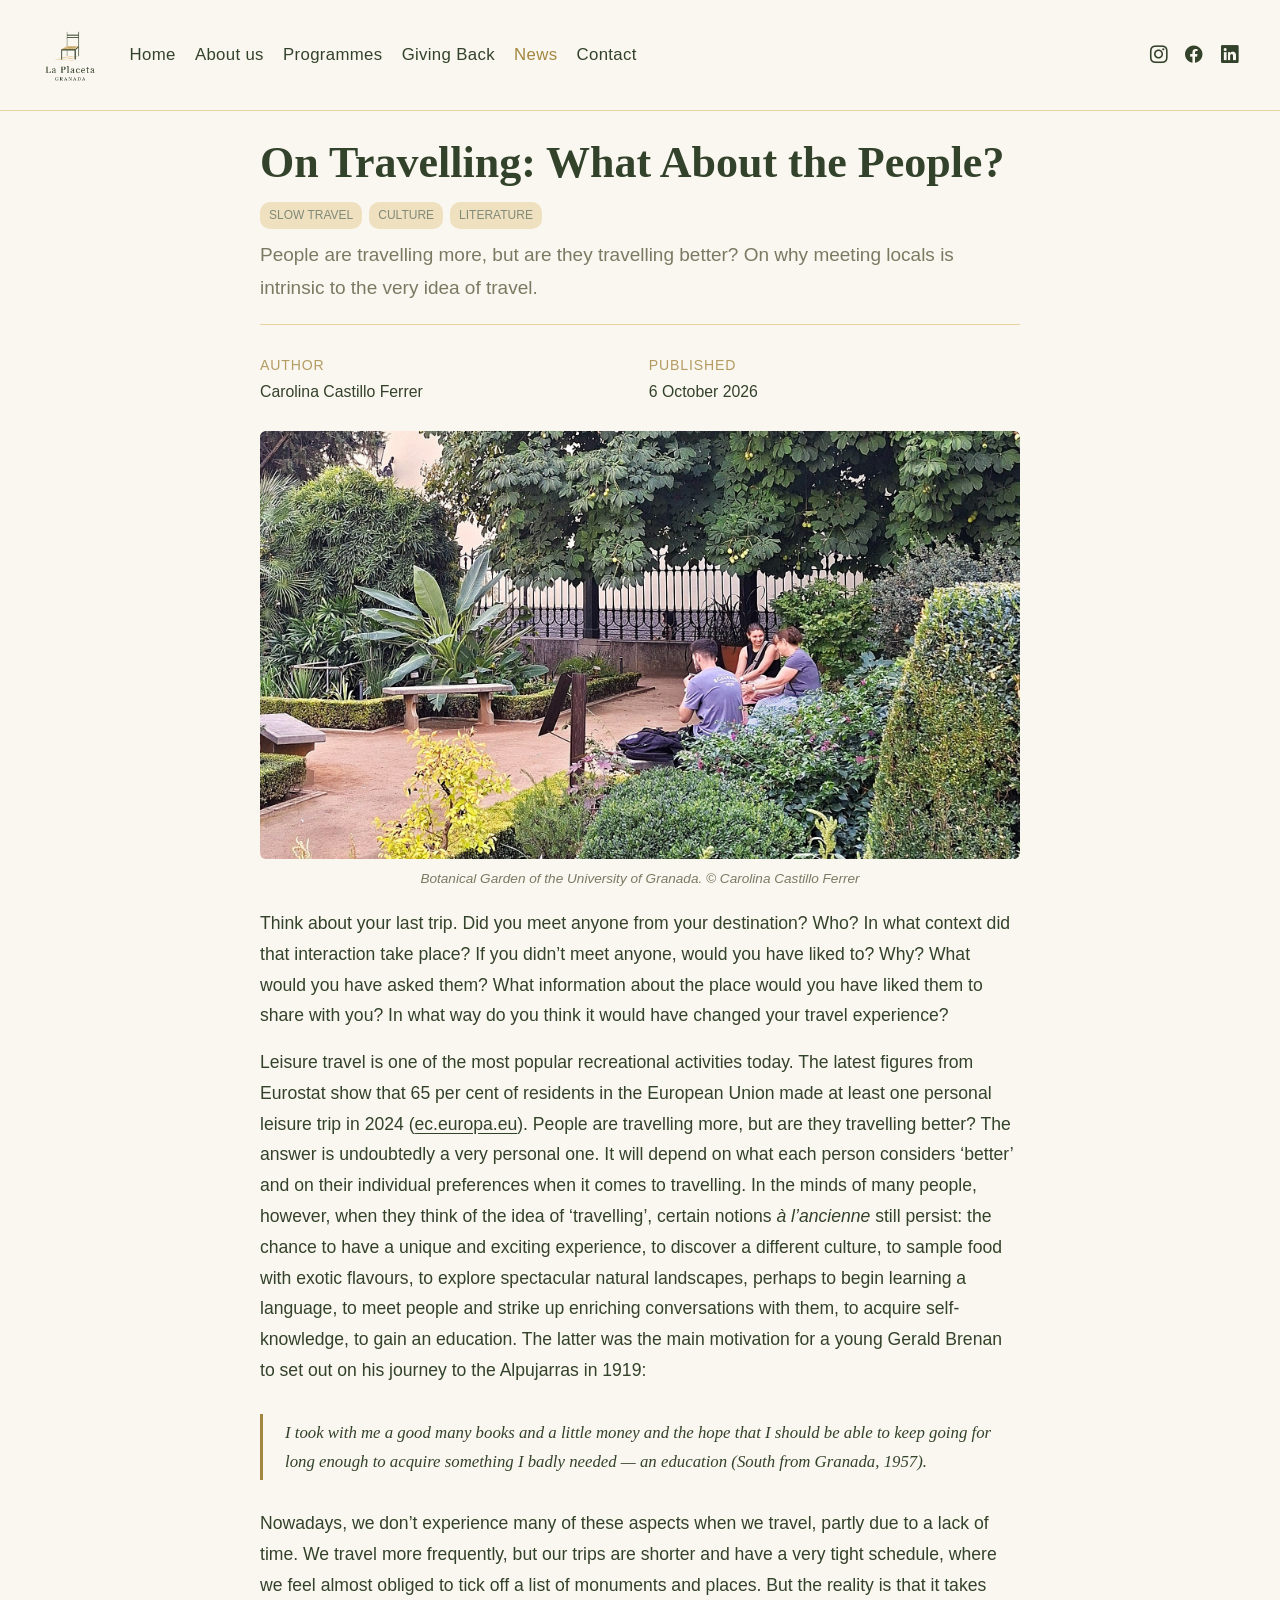
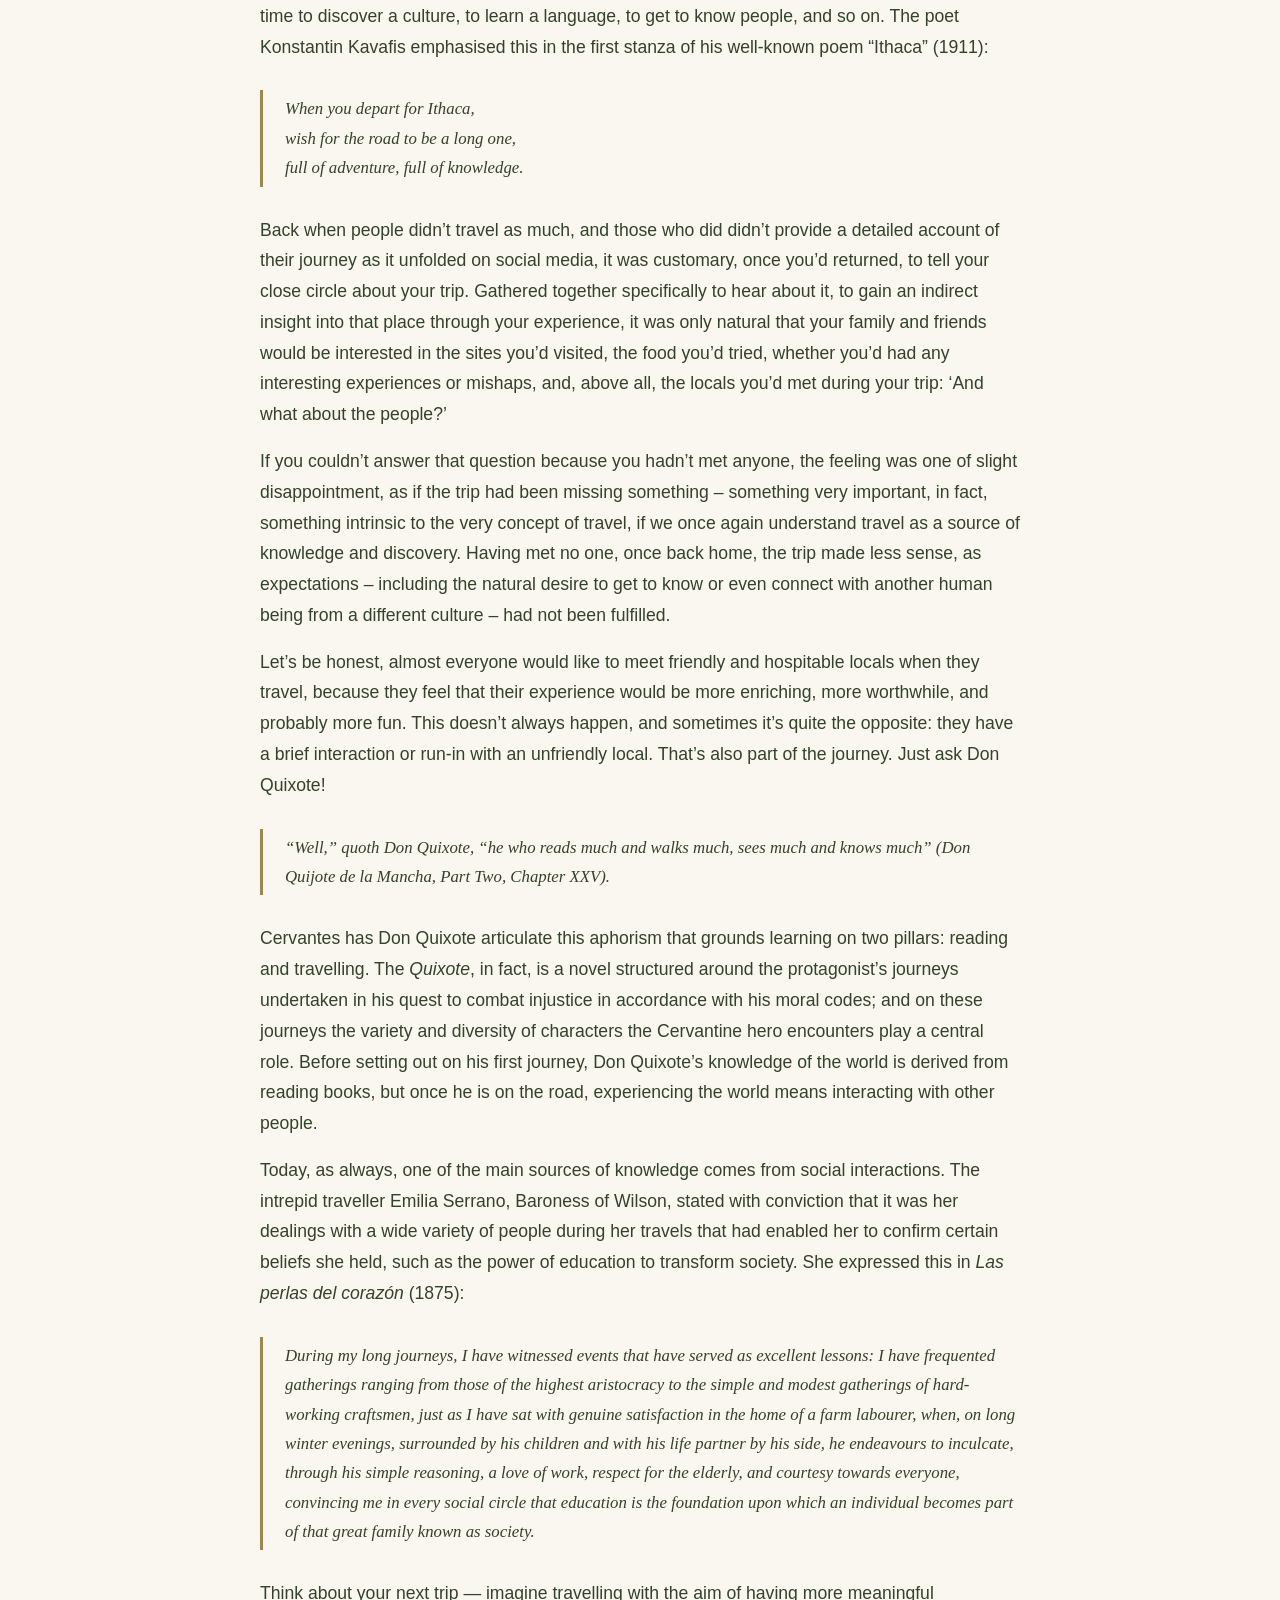
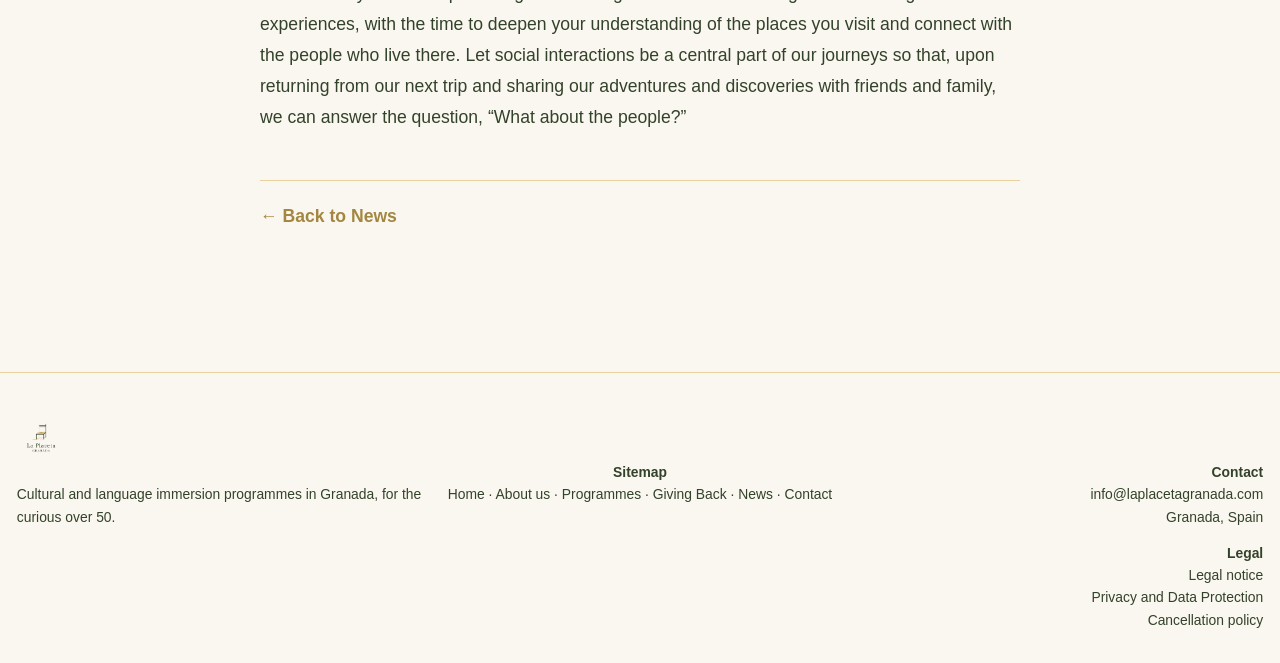
==== commit 406ec31c: "fixed frontpage" ====
--- a/docs/posts/2026-10-06-what-about-the-people/index.html
+++ b/docs/posts/2026-10-06-what-about-the-people/index.html
@@ -2,7 +2,7 @@
 <html xmlns="http://www.w3.org/1999/xhtml" lang="en" xml:lang="en"><head>
 
 <meta charset="utf-8">
-<meta name="generator" content="quarto-1.10.18">
+<meta name="generator" content="quarto-1.8.25">
 
 <meta name="viewport" content="width=device-width, initial-scale=1.0, user-scalable=yes">
 
@@ -12,16 +12,10 @@
 
 <title>On Travelling: What About the People? – La Placeta Granada</title>
 <style>
-/* Default styles provided by pandoc.
-** See https://pandoc.org/MANUAL.html#variables-for-html for config info.
-*/
+code{white-space: pre-wrap;}
 span.smallcaps{font-variant: small-caps;}
-div.columns{display: flex; gap: 1.5em;}
-div.column{flex: auto;}
-@media screen {
-div.columns{gap: min(4vw, 1.5em);}
-div.column{overflow-x: auto;}
-}
+div.columns{display: flex; gap: min(4vw, 1.5em);}
+div.column{flex: auto; overflow-x: auto;}
 div.hanging-indent{margin-left: 1.5em; text-indent: -1.5em;}
 ul.task-list{list-style: none;}
 ul.task-list li input[type="checkbox"] {
@@ -40,14 +34,15 @@
 <meta name="quarto:offset" content="../../">
 <script src="../../site_libs/quarto-html/quarto.js" type="module"></script>
 <script src="../../site_libs/quarto-html/tabsets/tabsets.js" type="module"></script>
+<script src="../../site_libs/quarto-html/axe/axe-check.js" type="module"></script>
 <script src="../../site_libs/quarto-html/popper.min.js"></script>
 <script src="../../site_libs/quarto-html/tippy.umd.min.js"></script>
 <script src="../../site_libs/quarto-html/anchor.min.js"></script>
 <link href="../../site_libs/quarto-html/tippy.css" rel="stylesheet">
-<link href="../../site_libs/quarto-html/quarto-syntax-highlighting-64a204ab8560d761af7679ceaba22944.css" rel="stylesheet" id="quarto-text-highlighting-styles">
+<link href="../../site_libs/quarto-html/quarto-syntax-highlighting-7b89279ff1a6dce999919e0e67d4d9ec.css" rel="stylesheet" id="quarto-text-highlighting-styles">
 <script src="../../site_libs/bootstrap/bootstrap.min.js"></script>
 <link href="../../site_libs/bootstrap/bootstrap-icons.css" rel="stylesheet">
-<link href="../../site_libs/bootstrap/bootstrap-3b8a17e0075c7671458ac0bf03225e95.min.css" rel="stylesheet" append-hash="true" id="quarto-bootstrap" data-mode="light">
+<link href="../../site_libs/bootstrap/bootstrap-3f6398b1f4a28dabb82bae2b788393d6.min.css" rel="stylesheet" append-hash="true" id="quarto-bootstrap" data-mode="light">
 <script id="quarto-search-options" type="application/json">{
   "location": "navbar",
   "copy-button": false,
@@ -637,7 +632,7 @@
 <footer class="footer">
   <div class="nav-footer">
     <div class="nav-footer-left">
-<p><img src="../../images/brand/logo.png" height="48"><br>
+<p><img src="../..\images/brand/logo.png" height="48"><br>
 Cultural and language immersion programmes in Granada, for the curious over 50.</p>
 </div>   
     <div class="nav-footer-center">
--- a/docs/site_libs/quarto-html/quarto-syntax-highlighting-7b89279ff1a6dce999919e0e67d4d9ec.css
+++ b/docs/site_libs/quarto-html/quarto-syntax-highlighting-7b89279ff1a6dce999919e0e67d4d9ec.css
@@ -0,0 +1,236 @@
+/* quarto syntax highlight colors */
+:root {
+  --quarto-hl-ot-color: #003B4F;
+  --quarto-hl-at-color: #657422;
+  --quarto-hl-ss-color: #20794D;
+  --quarto-hl-an-color: #5E5E5E;
+  --quarto-hl-fu-color: #4758AB;
+  --quarto-hl-st-color: #20794D;
+  --quarto-hl-cf-color: #003B4F;
+  --quarto-hl-op-color: #5E5E5E;
+  --quarto-hl-er-color: #AD0000;
+  --quarto-hl-bn-color: #AD0000;
+  --quarto-hl-al-color: #AD0000;
+  --quarto-hl-va-color: #111111;
+  --quarto-hl-bu-color: inherit;
+  --quarto-hl-ex-color: inherit;
+  --quarto-hl-pp-color: #AD0000;
+  --quarto-hl-in-color: #5E5E5E;
+  --quarto-hl-vs-color: #20794D;
+  --quarto-hl-wa-color: #5E5E5E;
+  --quarto-hl-do-color: #5E5E5E;
+  --quarto-hl-im-color: #00769E;
+  --quarto-hl-ch-color: #20794D;
+  --quarto-hl-dt-color: #AD0000;
+  --quarto-hl-fl-color: #AD0000;
+  --quarto-hl-co-color: #5E5E5E;
+  --quarto-hl-cv-color: #5E5E5E;
+  --quarto-hl-cn-color: #8f5902;
+  --quarto-hl-sc-color: #5E5E5E;
+  --quarto-hl-dv-color: #AD0000;
+  --quarto-hl-kw-color: #003B4F;
+}
+
+/* other quarto variables */
+:root {
+  --quarto-font-monospace: SFMono-Regular, Menlo, Monaco, Consolas, "Liberation Mono", "Courier New", monospace;
+}
+
+/* syntax highlight based on Pandoc's rules */
+pre > code.sourceCode > span {
+  color: #003B4F;
+}
+
+code.sourceCode > span {
+  color: #003B4F;
+}
+
+div.sourceCode,
+div.sourceCode pre.sourceCode {
+  color: #003B4F;
+}
+
+/* Normal */
+code span {
+  color: #003B4F;
+}
+
+/* Alert */
+code span.al {
+  color: #AD0000;
+  font-style: inherit;
+}
+
+/* Annotation */
+code span.an {
+  color: #5E5E5E;
+  font-style: inherit;
+}
+
+/* Attribute */
+code span.at {
+  color: #657422;
+  font-style: inherit;
+}
+
+/* BaseN */
+code span.bn {
+  color: #AD0000;
+  font-style: inherit;
+}
+
+/* BuiltIn */
+code span.bu {
+  font-style: inherit;
+}
+
+/* ControlFlow */
+code span.cf {
+  color: #003B4F;
+  font-weight: bold;
+  font-style: inherit;
+}
+
+/* Char */
+code span.ch {
+  color: #20794D;
+  font-style: inherit;
+}
+
+/* Constant */
+code span.cn {
+  color: #8f5902;
+  font-style: inherit;
+}
+
+/* Comment */
+code span.co {
+  color: #5E5E5E;
+  font-style: inherit;
+}
+
+/* CommentVar */
+code span.cv {
+  color: #5E5E5E;
+  font-style: italic;
+}
+
+/* Documentation */
+code span.do {
+  color: #5E5E5E;
+  font-style: italic;
+}
+
+/* DataType */
+code span.dt {
+  color: #AD0000;
+  font-style: inherit;
+}
+
+/* DecVal */
+code span.dv {
+  color: #AD0000;
+  font-style: inherit;
+}
+
+/* Error */
+code span.er {
+  color: #AD0000;
+  font-style: inherit;
+}
+
+/* Extension */
+code span.ex {
+  font-style: inherit;
+}
+
+/* Float */
+code span.fl {
+  color: #AD0000;
+  font-style: inherit;
+}
+
+/* Function */
+code span.fu {
+  color: #4758AB;
+  font-style: inherit;
+}
+
+/* Import */
+code span.im {
+  color: #00769E;
+  font-style: inherit;
+}
+
+/* Information */
+code span.in {
+  color: #5E5E5E;
+  font-style: inherit;
+}
+
+/* Keyword */
+code span.kw {
+  color: #003B4F;
+  font-weight: bold;
+  font-style: inherit;
+}
+
+/* Operator */
+code span.op {
+  color: #5E5E5E;
+  font-style: inherit;
+}
+
+/* Other */
+code span.ot {
+  color: #003B4F;
+  font-style: inherit;
+}
+
+/* Preprocessor */
+code span.pp {
+  color: #AD0000;
+  font-style: inherit;
+}
+
+/* SpecialChar */
+code span.sc {
+  color: #5E5E5E;
+  font-style: inherit;
+}
+
+/* SpecialString */
+code span.ss {
+  color: #20794D;
+  font-style: inherit;
+}
+
+/* String */
+code span.st {
+  color: #20794D;
+  font-style: inherit;
+}
+
+/* Variable */
+code span.va {
+  color: #111111;
+  font-style: inherit;
+}
+
+/* VerbatimString */
+code span.vs {
+  color: #20794D;
+  font-style: inherit;
+}
+
+/* Warning */
+code span.wa {
+  color: #5E5E5E;
+  font-style: italic;
+}
+
+.prevent-inlining {
+  content: "</";
+}
+
+/*# sourceMappingURL=3944bc705cfaf4c80e56f77c5205168a.css.map */
--- a/docs/theme/news.css
+++ b/docs/theme/news.css
@@ -35,3 +35,19 @@
 .blog-post .post-back{margin:48px 0 80px;border-top:1px solid var(--sand);padding-top:20px;}
 .blog-post .post-back a{color:var(--ochre);text-decoration:none;font-weight:600;}
 .blog-post .navbar a.nav-link[href$="news.html"]{color:var(--ochre) !important;}
+
+/* --- Responsive: on phones and tablets stack the card (image on top) --- */
+@media (max-width: 991.98px){
+  .news-header{left:0;margin:36px 0 6px;}
+  .news-header h1{font-size:40px;}
+  .news-header p{font-size:16px;}
+  .quarto-listing-default{margin:20px 0 50px;}
+  div.quarto-post{flex-direction:column !important;gap:0 !important;}
+  div.quarto-post .thumbnail{order:1 !important;flex:none !important;max-width:100% !important;width:100%;}
+  div.quarto-post .thumbnail img, div.quarto-post .thumbnail-image{width:100%;height:auto;min-height:0 !important;aspect-ratio:3/2;object-fit:cover;margin:0;}
+  div.quarto-post .metadata{order:2 !important;flex:none !important;padding:20px 22px 0 22px !important;}
+  div.quarto-post .body{order:3 !important;flex:none !important;padding:8px 22px 26px;}
+  div.quarto-post .body h3.listing-title{font-size:1.4rem;}
+  .blog-post #title-block-header h1.title{font-size:32px;}
+  .blog-post #title-block-header{margin-top:32px;}
+}
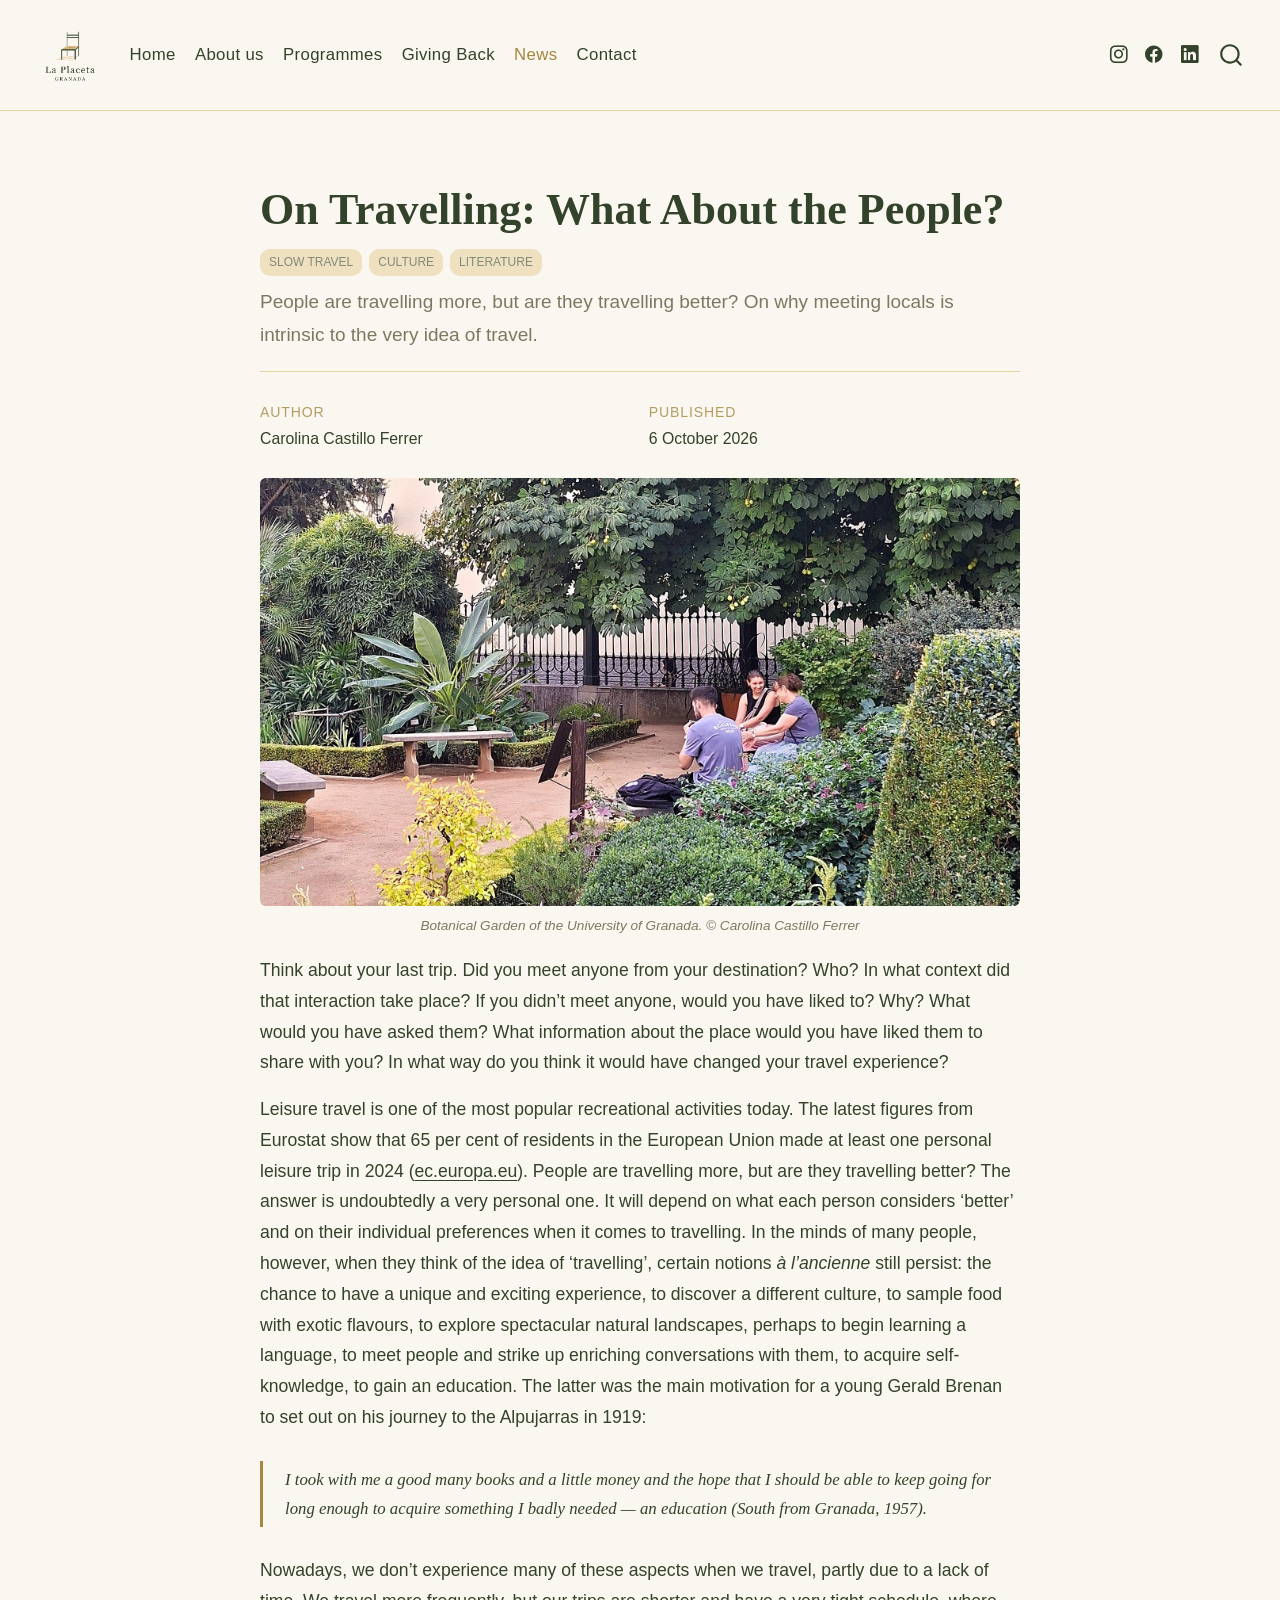
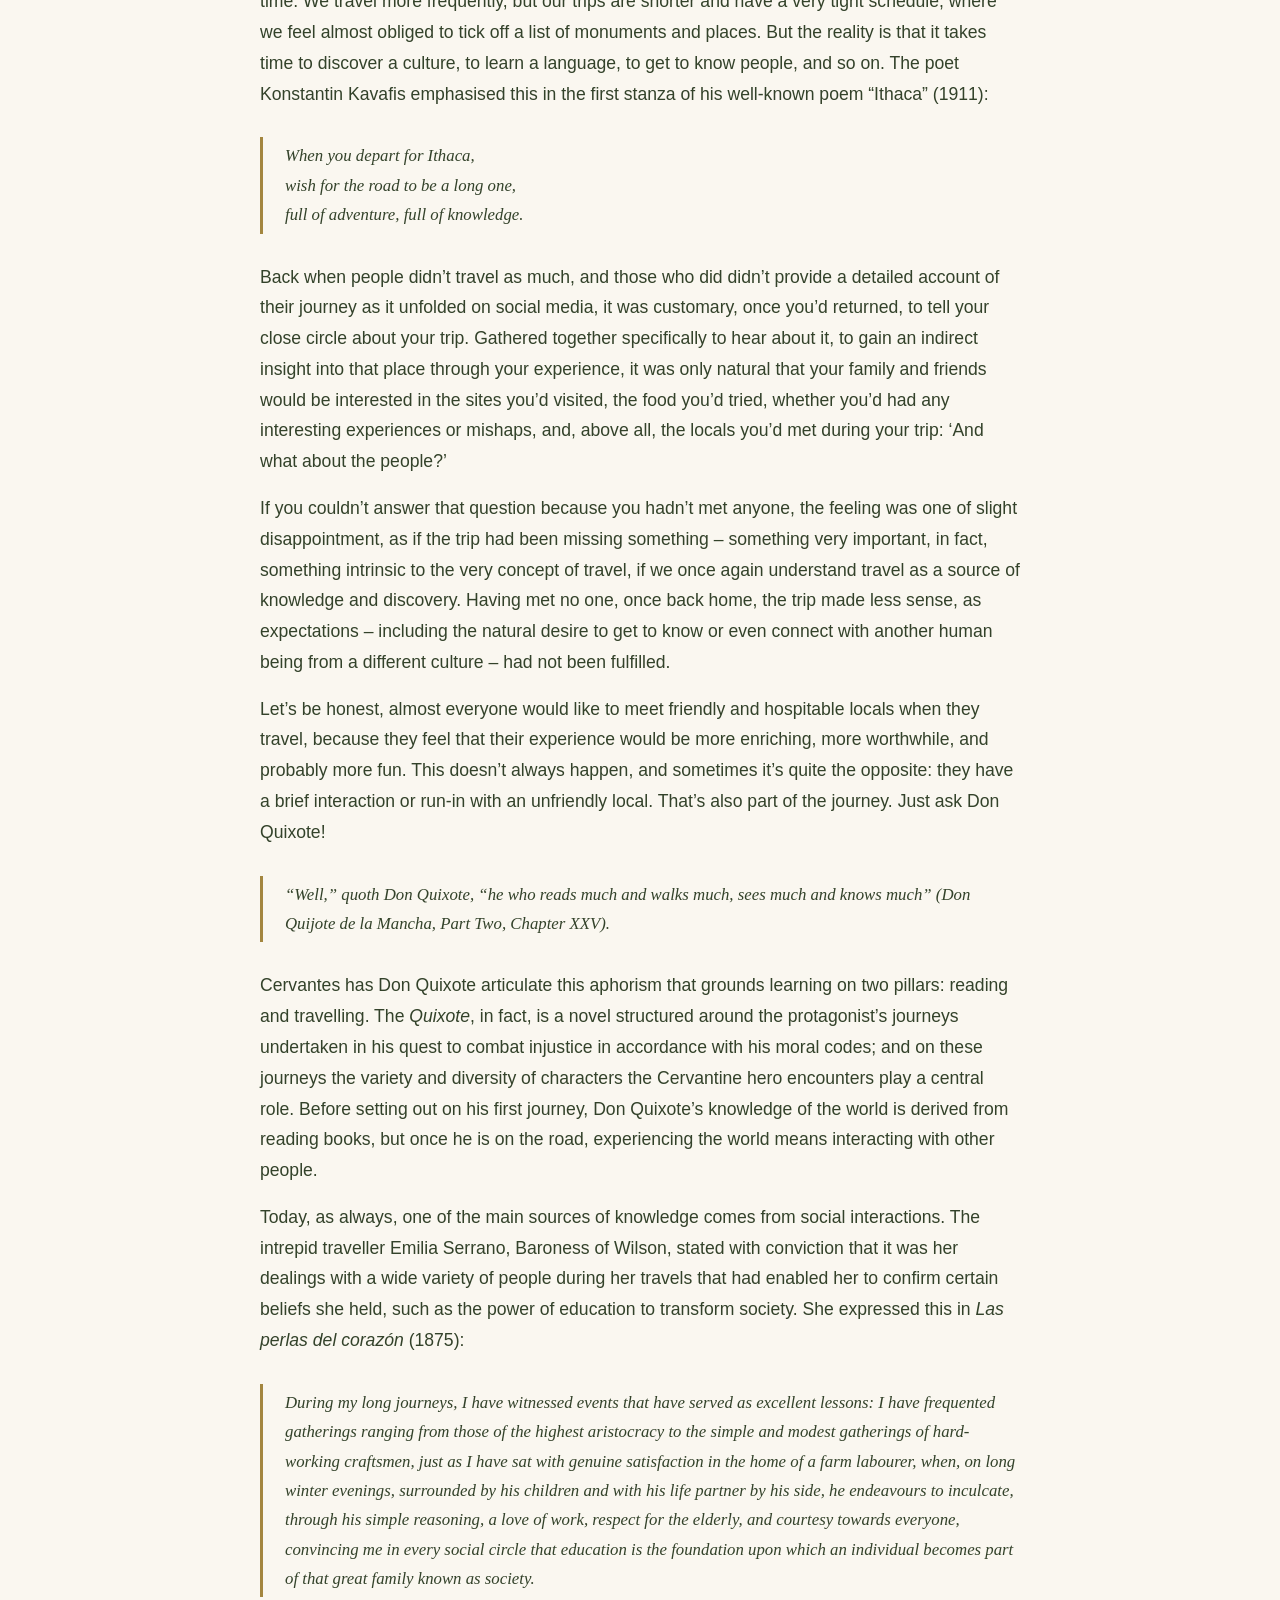
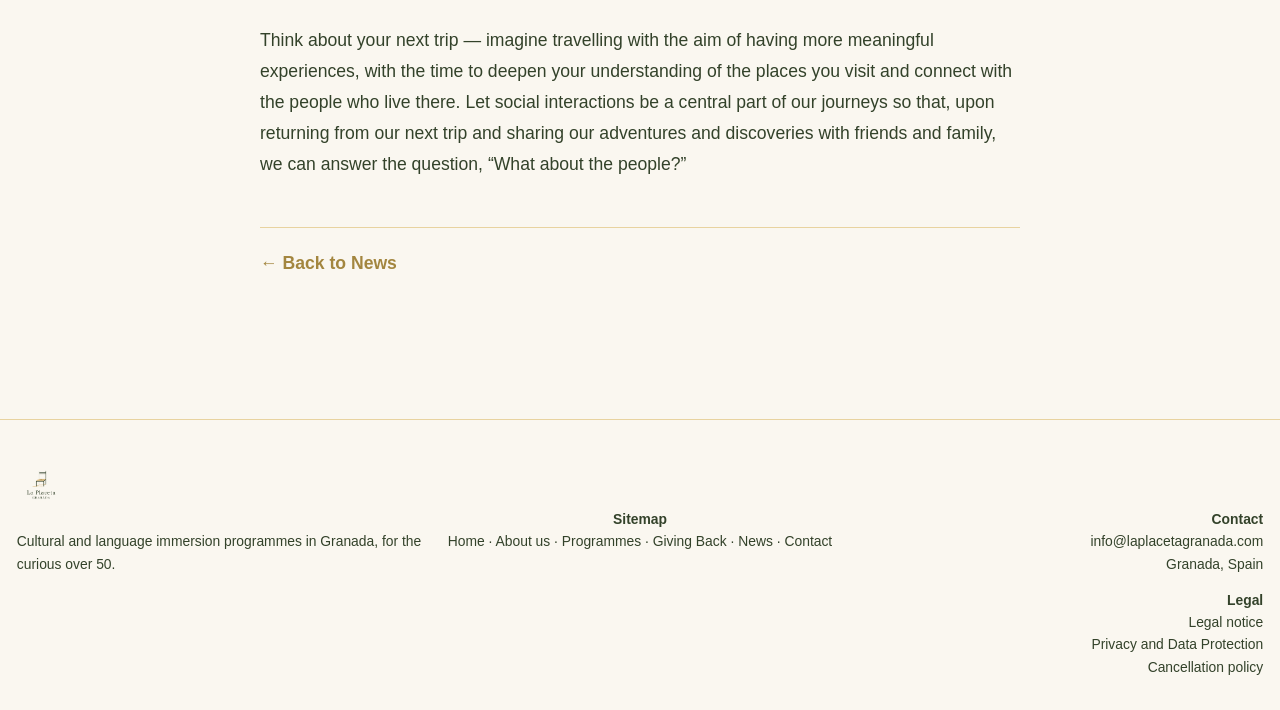
==== commit 448f2f36: "convertido html" ====
--- a/docs/posts/2026-10-06-what-about-the-people/index.html
+++ b/docs/posts/2026-10-06-what-about-the-people/index.html
@@ -2,7 +2,7 @@
 <html xmlns="http://www.w3.org/1999/xhtml" lang="en" xml:lang="en"><head>
 
 <meta charset="utf-8">
-<meta name="generator" content="quarto-1.8.25">
+<meta name="generator" content="quarto-1.10.19">
 
 <meta name="viewport" content="width=device-width, initial-scale=1.0, user-scalable=yes">
 
@@ -12,10 +12,16 @@
 
 <title>On Travelling: What About the People? – La Placeta Granada</title>
 <style>
-code{white-space: pre-wrap;}
+/* Default styles provided by pandoc.
+** See https://pandoc.org/MANUAL.html#variables-for-html for config info.
+*/
 span.smallcaps{font-variant: small-caps;}
-div.columns{display: flex; gap: min(4vw, 1.5em);}
-div.column{flex: auto; overflow-x: auto;}
+div.columns{display: flex; gap: 1.5em;}
+div.column{flex: auto;}
+@media screen {
+div.columns{gap: min(4vw, 1.5em);}
+div.column{overflow-x: auto;}
+}
 div.hanging-indent{margin-left: 1.5em; text-indent: -1.5em;}
 ul.task-list{list-style: none;}
 ul.task-list li input[type="checkbox"] {
@@ -34,15 +40,14 @@
 <meta name="quarto:offset" content="../../">
 <script src="../../site_libs/quarto-html/quarto.js" type="module"></script>
 <script src="../../site_libs/quarto-html/tabsets/tabsets.js" type="module"></script>
-<script src="../../site_libs/quarto-html/axe/axe-check.js" type="module"></script>
 <script src="../../site_libs/quarto-html/popper.min.js"></script>
 <script src="../../site_libs/quarto-html/tippy.umd.min.js"></script>
 <script src="../../site_libs/quarto-html/anchor.min.js"></script>
 <link href="../../site_libs/quarto-html/tippy.css" rel="stylesheet">
-<link href="../../site_libs/quarto-html/quarto-syntax-highlighting-7b89279ff1a6dce999919e0e67d4d9ec.css" rel="stylesheet" id="quarto-text-highlighting-styles">
+<link href="../../site_libs/quarto-html/quarto-syntax-highlighting-bf27225e3a48a9273f3daa8f8e829971.css" rel="stylesheet" id="quarto-text-highlighting-styles">
 <script src="../../site_libs/bootstrap/bootstrap.min.js"></script>
 <link href="../../site_libs/bootstrap/bootstrap-icons.css" rel="stylesheet">
-<link href="../../site_libs/bootstrap/bootstrap-3f6398b1f4a28dabb82bae2b788393d6.min.css" rel="stylesheet" append-hash="true" id="quarto-bootstrap" data-mode="light">
+<link href="../../site_libs/bootstrap/bootstrap-3b8a17e0075c7671458ac0bf03225e95.min.css" rel="stylesheet" append-hash="true" id="quarto-bootstrap" data-mode="light">
 <script id="quarto-search-options" type="application/json">{
   "location": "navbar",
   "copy-button": false,
@@ -632,7 +637,7 @@
 <footer class="footer">
   <div class="nav-footer">
     <div class="nav-footer-left">
-<p><img src="../..\images/brand/logo.png" height="48"><br>
+<p><img src="../../images/brand/logo.png" height="48"><br>
 Cultural and language immersion programmes in Granada, for the curious over 50.</p>
 </div>   
     <div class="nav-footer-center">
--- a/docs/site_libs/quarto-html/quarto-syntax-highlighting-bf27225e3a48a9273f3daa8f8e829971.css
+++ b/docs/site_libs/quarto-html/quarto-syntax-highlighting-bf27225e3a48a9273f3daa8f8e829971.css
@@ -0,0 +1,236 @@
+/* quarto syntax highlight colors */
+:root {
+  --quarto-hl-ot-color: #003B4F;
+  --quarto-hl-at-color: #657422;
+  --quarto-hl-ss-color: #20794D;
+  --quarto-hl-an-color: #5E5E5E;
+  --quarto-hl-fu-color: #4758AB;
+  --quarto-hl-st-color: #20794D;
+  --quarto-hl-cf-color: #003B4F;
+  --quarto-hl-op-color: #5E5E5E;
+  --quarto-hl-er-color: #AD0000;
+  --quarto-hl-bn-color: #AD0000;
+  --quarto-hl-al-color: #AD0000;
+  --quarto-hl-va-color: #111111;
+  --quarto-hl-bu-color: inherit;
+  --quarto-hl-ex-color: inherit;
+  --quarto-hl-pp-color: #AD0000;
+  --quarto-hl-in-color: #5E5E5E;
+  --quarto-hl-vs-color: #20794D;
+  --quarto-hl-wa-color: #5E5E5E;
+  --quarto-hl-do-color: #5E5E5E;
+  --quarto-hl-im-color: #00769E;
+  --quarto-hl-ch-color: #20794D;
+  --quarto-hl-dt-color: #AD0000;
+  --quarto-hl-fl-color: #AD0000;
+  --quarto-hl-co-color: #5E5E5E;
+  --quarto-hl-cv-color: #5E5E5E;
+  --quarto-hl-cn-color: #8f5902;
+  --quarto-hl-sc-color: #5E5E5E;
+  --quarto-hl-dv-color: #AD0000;
+  --quarto-hl-kw-color: #003B4F;
+}
+
+/* other quarto variables */
+:root {
+  --quarto-font-monospace: SFMono-Regular, Menlo, Monaco, Consolas, "Liberation Mono", "Courier New", monospace;
+}
+
+/* syntax highlight based on Pandoc's rules */
+pre > code.sourceCode > span {
+  color: #003B4F;
+}
+
+code.sourceCode > span {
+  color: #003B4F;
+}
+
+div.sourceCode,
+div.sourceCode pre.sourceCode {
+  color: #003B4F;
+}
+
+/* Normal */
+code span {
+  color: #003B4F;
+}
+
+/* Alert */
+code span.al {
+  color: #AD0000;
+  font-style: inherit;
+}
+
+/* Annotation */
+code span.an {
+  color: #5E5E5E;
+  font-style: inherit;
+}
+
+/* Attribute */
+code span.at {
+  color: #657422;
+  font-style: inherit;
+}
+
+/* BaseN */
+code span.bn {
+  color: #AD0000;
+  font-style: inherit;
+}
+
+/* BuiltIn */
+code span.bu {
+  font-style: inherit;
+}
+
+/* ControlFlow */
+code span.cf {
+  color: #003B4F;
+  font-weight: bold;
+  font-style: inherit;
+}
+
+/* Char */
+code span.ch {
+  color: #20794D;
+  font-style: inherit;
+}
+
+/* Constant */
+code span.cn {
+  color: #8f5902;
+  font-style: inherit;
+}
+
+/* Comment */
+code span.co {
+  color: #5E5E5E;
+  font-style: inherit;
+}
+
+/* CommentVar */
+code span.cv {
+  color: #5E5E5E;
+  font-style: italic;
+}
+
+/* Documentation */
+code span.do {
+  color: #5E5E5E;
+  font-style: italic;
+}
+
+/* DataType */
+code span.dt {
+  color: #AD0000;
+  font-style: inherit;
+}
+
+/* DecVal */
+code span.dv {
+  color: #AD0000;
+  font-style: inherit;
+}
+
+/* Error */
+code span.er {
+  color: #AD0000;
+  font-style: inherit;
+}
+
+/* Extension */
+code span.ex {
+  font-style: inherit;
+}
+
+/* Float */
+code span.fl {
+  color: #AD0000;
+  font-style: inherit;
+}
+
+/* Function */
+code span.fu {
+  color: #4758AB;
+  font-style: inherit;
+}
+
+/* Import */
+code span.im {
+  color: #00769E;
+  font-style: inherit;
+}
+
+/* Information */
+code span.in {
+  color: #5E5E5E;
+  font-style: inherit;
+}
+
+/* Keyword */
+code span.kw {
+  color: #003B4F;
+  font-weight: bold;
+  font-style: inherit;
+}
+
+/* Operator */
+code span.op {
+  color: #5E5E5E;
+  font-style: inherit;
+}
+
+/* Other */
+code span.ot {
+  color: #003B4F;
+  font-style: inherit;
+}
+
+/* Preprocessor */
+code span.pp {
+  color: #AD0000;
+  font-style: inherit;
+}
+
+/* SpecialChar */
+code span.sc {
+  color: #5E5E5E;
+  font-style: inherit;
+}
+
+/* SpecialString */
+code span.ss {
+  color: #20794D;
+  font-style: inherit;
+}
+
+/* String */
+code span.st {
+  color: #20794D;
+  font-style: inherit;
+}
+
+/* Variable */
+code span.va {
+  color: #111111;
+  font-style: inherit;
+}
+
+/* VerbatimString */
+code span.vs {
+  color: #20794D;
+  font-style: inherit;
+}
+
+/* Warning */
+code span.wa {
+  color: #5E5E5E;
+  font-style: italic;
+}
+
+.prevent-inlining {
+  content: "</";
+}
+
+/*# sourceMappingURL=8be38f48d34c45af72792cbd699585e7.css.map */
